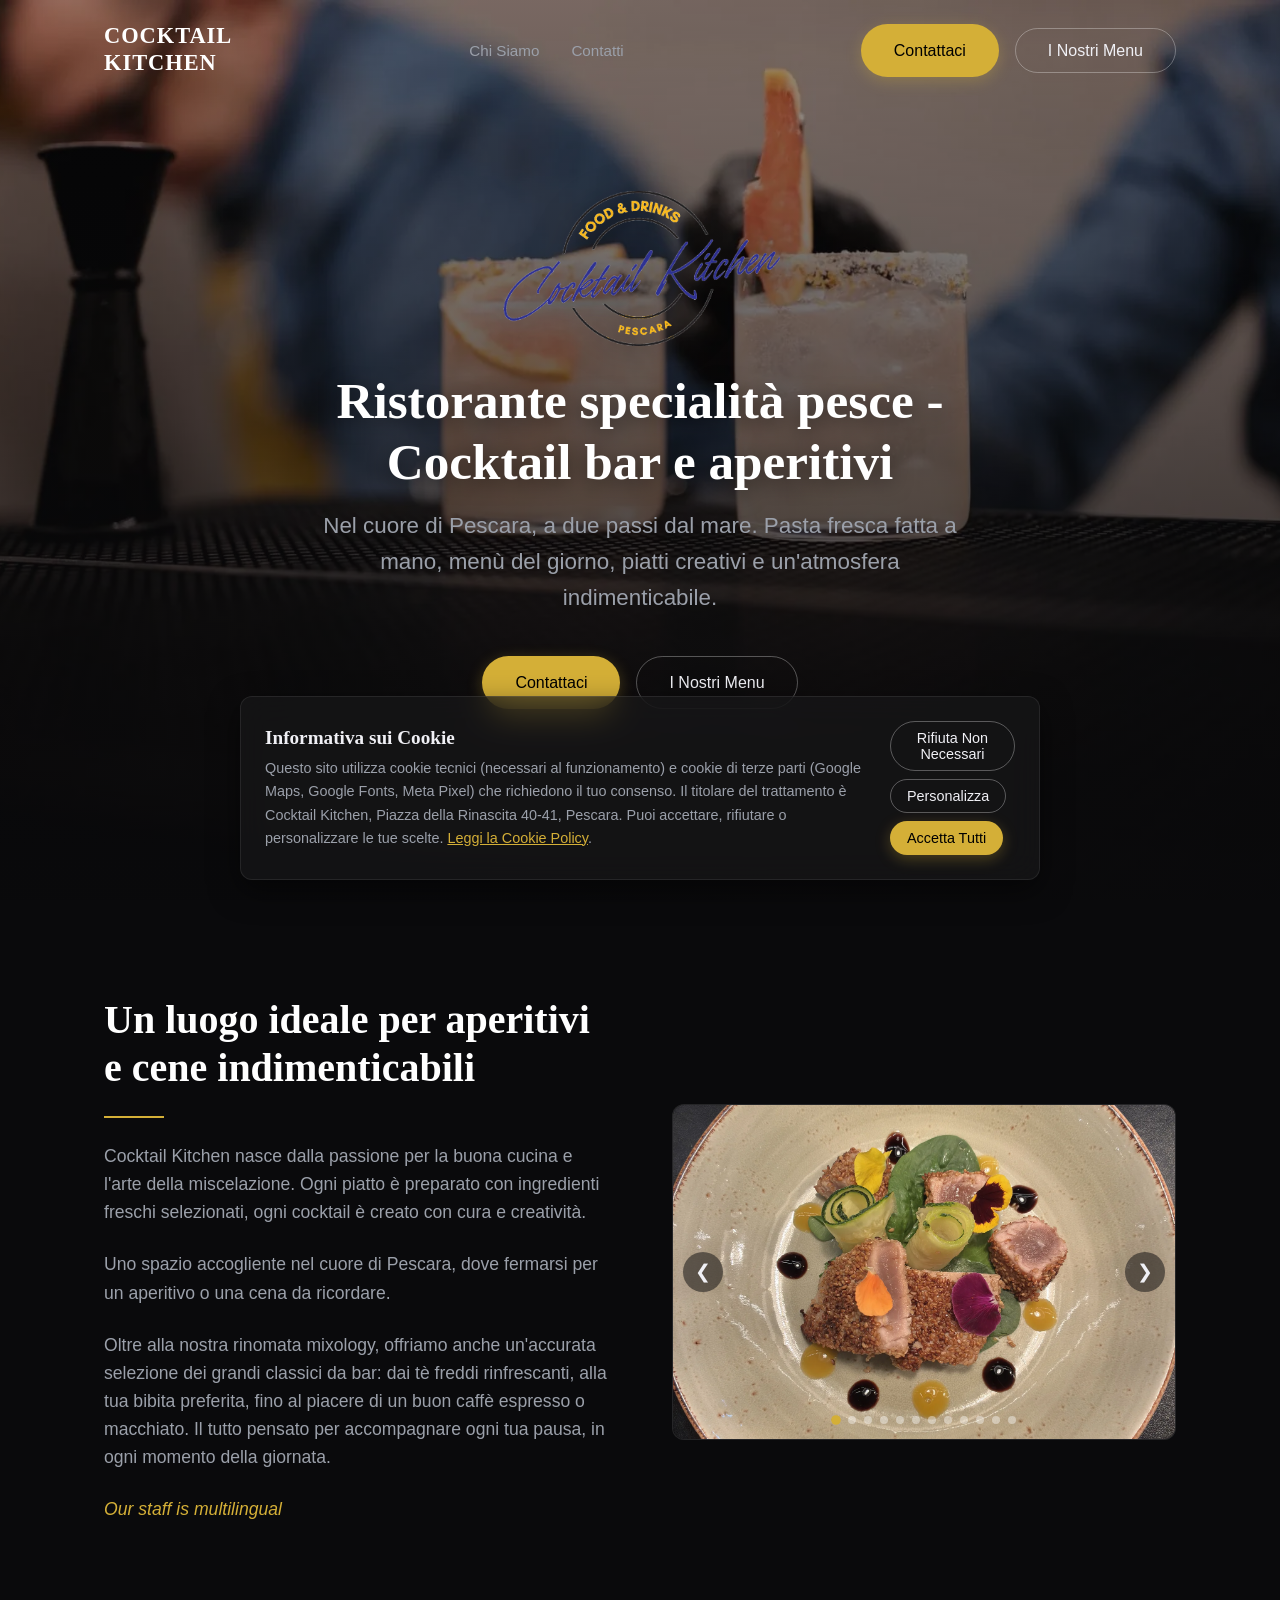
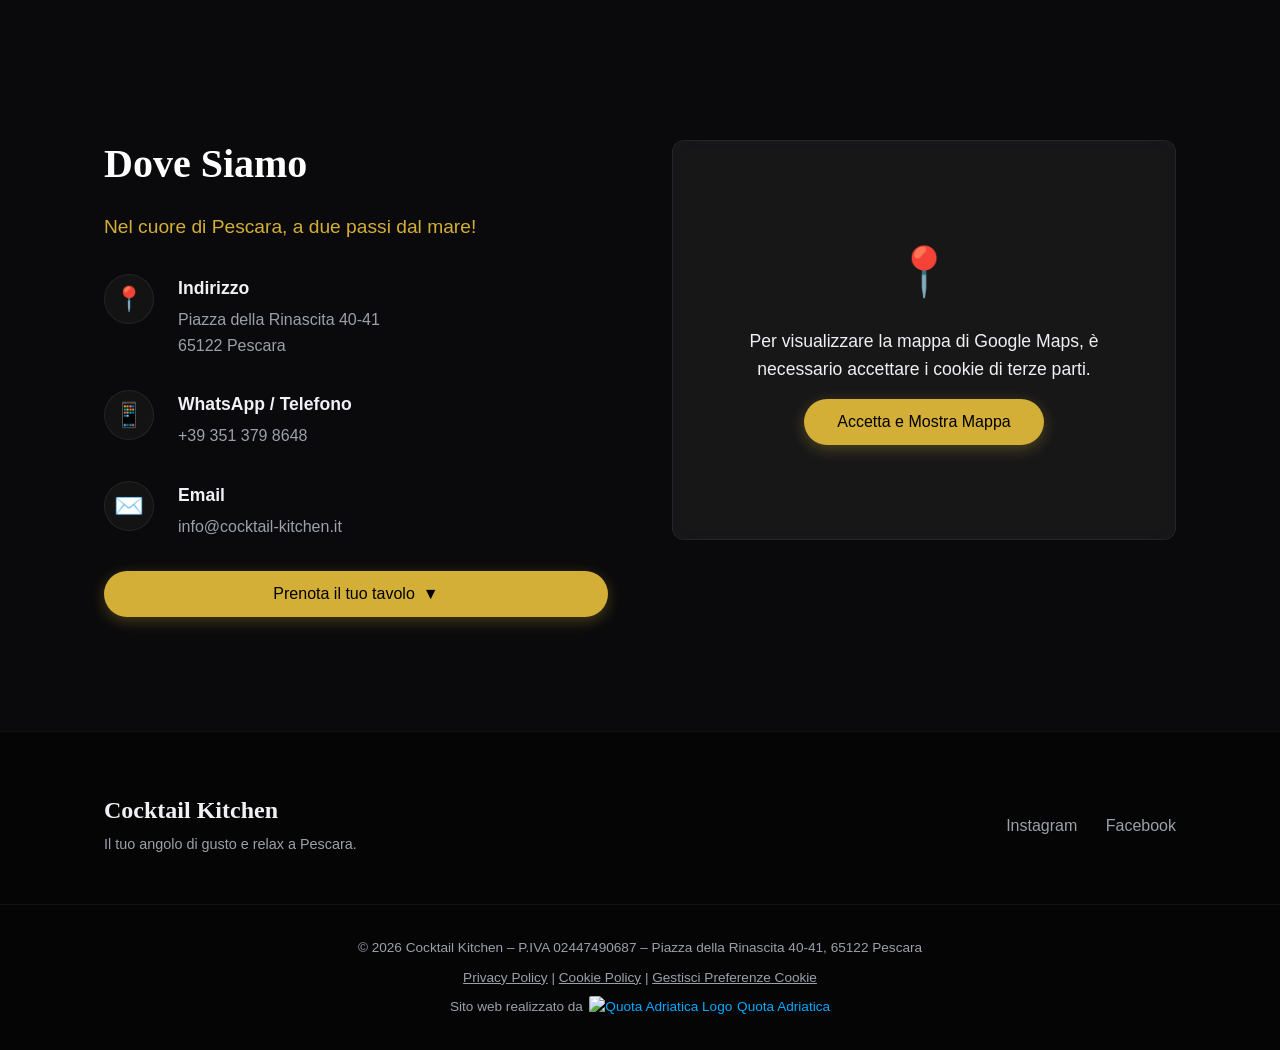
==== index.html @ 1889aa07 "Aggiornato carosello: centrati piatti antipasto e chitarra, aggiunta nuova foto salmone marinato e r" ====
<!DOCTYPE html>
<html lang="it">
<head>
  <meta charset="UTF-8">
  <meta name="viewport" content="width=device-width, initial-scale=1.0">
  <title>Cocktail Kitchen | Bistrot &amp; Cocktail Bar a Pescara</title>
  <meta name="description" content="Cocktail Kitchen ti accoglie in Piazza della Rinascita a Pescara con pasta fresca, piatti creativi e una carta cocktail che sorprende ad ogni sorso.">
  <!-- Google Fonts caricati solo dopo consenso (GDPR) - vedi main.js -->
  <link rel="preconnect" href="https://fonts.googleapis.com" id="gfonts-preconnect" disabled>
  <link rel="preconnect" href="https://fonts.gstatic.com" crossorigin id="gfonts-preconnect2" disabled>
  <link rel="stylesheet" href="index.css">
  <link rel="icon" type="image/webp" href="assets/images/favicon.webp">
  <!-- Meta Pixel Code (Consent Mode: revoke by default, grant on user consent) -->
  <script>
    !function(f,b,e,v,n,t,s){if(f.fbq)return;n=f.fbq=function(){n.callMethod?
    n.callMethod.apply(n,arguments):n.queue.push(arguments)};if(!f._fbq)f._fbq=n;
    n.push=n;n.loaded=!0;n.version='2.0';n.queue=[];t=b.createElement(e);t.async=!0;
    t.src=v;s=b.getElementsByTagName(e)[0];s.parentNode.insertBefore(t,s)}
    (window,document,'script','https://connect.facebook.net/en_US/fbevents.js');
    fbq('consent', 'revoke');
    fbq('init', '2414826089047864');
    fbq('track', 'PageView');
  </script>
  <noscript><img height="1" width="1" style="display:none" src="https://www.facebook.com/tr?id=2414826089047864&ev=PageView&noscript=1"/></noscript>
  <!-- End Meta Pixel Code -->
</head>
<body>

  <!-- Navigation -->
  <nav id="navbar" class="glass-nav">
    <div class="nav-container">
      <a href="#" class="logo">
        <span class="logo-text">Cocktail<br>Kitchen</span>
      </a>
      <ul class="nav-links">
        <li><a href="#about">Chi Siamo</a></li>
        <li><a href="#contact">Contatti</a></li>
      </ul>
      <div id="nav-action-btns" class="nav-btn">
        <a href="#contact" class="btn-primary">Contattaci</a>
        <button id="nav-download-menu-btn" class="btn-secondary">I Nostri Menu</button>
      </div>
    </div>
  </nav>

  <!-- Hero Section -->
  <header class="hero" id="home">
    <div class="hero-overlay"></div>
    <div class="hero-content">
      <img src="assets/images/Cocktailkitchenlogo.webp" alt="Cocktail Kitchen Logo" class="hero-logo" width="1500" height="829" decoding="async">
      <h1 class="hero-title">Ristorante specialità pesce - Cocktail bar e aperitivi</h1>
      <p class="hero-subtitle">Nel cuore di Pescara, a due passi dal mare. Pasta fresca fatta a mano, menù del giorno, piatti creativi e un'atmosfera indimenticabile.</p>
      <div class="hero-cta">
        <a href="#contact" class="btn-primary">Contattaci</a>
        <button id="hero-download-menu-btn" class="btn-secondary">I Nostri Menu</button>
      </div>
    </div>
  </header>

  <!-- About Section -->
  <section class="section about" id="about">
    <div class="container about-grid">
      <div class="about-text">
        <h2 class="section-title">Un luogo ideale per aperitivi e cene indimenticabili</h2>
        <div class="separator"></div>
        <p>Cocktail Kitchen nasce dalla passione per la buona cucina e l'arte della miscelazione. Ogni piatto è preparato con ingredienti freschi selezionati, ogni cocktail è creato con cura e creatività.</p>
        <p>Uno spazio accogliente nel cuore di Pescara, dove fermarsi per un aperitivo o una cena da ricordare.</p>
        <p>Oltre alla nostra rinomata mixology, offriamo anche un'accurata selezione dei grandi classici da bar: dai tè freddi rinfrescanti, alla tua bibita preferita, fino al piacere di un buon caffè espresso o macchiato. Il tutto pensato per accompagnare ogni tua pausa, in ogni momento della giornata.</p>
        <p class="multilingual"><em>Our staff is multilingual</em></p>
      </div>
      <div class="about-image">
        <div class="carousel-wrapper glass-card">
          <div class="carousel-container" id="about-carousel">
            <div class="carousel-track">
              <img src="assets/images/carosello/tataki-di-tonno-al-sesamo.webp" alt="Tataki di tonno in crosta di sesamo con salse gourmet">
              <img src="assets/images/carosello/tagliolini-agli-scampi.webp" alt="Tagliolini freschi agli scampi e crostacei">
              <img src="assets/images/carosello/antipasto-imperiale-di-mare.webp" alt="Antipasto imperiale di frutti di mare con scampi e fiori eduli">
              <img src="assets/images/carosello/chitarra-allo-scampo.webp" alt="Spaghetti alla chitarra allo scampo reale">
              <img src="assets/images/carosello/salmone-marinato-con-lime.webp" alt="Salmone marinato con lime e fiori eduli">
              <img src="assets/images/carosello/carbonara-di-mare.webp" alt="Pasta alla carbonara di mare con guanciale croccante">
              <img src="assets/images/carosello/tagliata-di-manzo.webp" alt="Tagliata di manzo con rucola, pomodorini e scaglie di grana">
              <img src="assets/images/carosello/carpaccio-di-salmone.webp" alt="Carpaccio e rose di salmone fresco con lime">
              <img src="assets/images/carosello/sala-interna-ristorante.webp" alt="Sala interna elegante di Cocktail Kitchen">
              <img src="assets/images/carosello/dehor-esterno-tavoli.webp" alt="Dehor esterno accogliente a Pescara">
              <img src="assets/images/carosello/cocktail-bar-bitters.webp" alt="Cocktail bar e dettagli mixology">
              <img src="assets/images/carosello/tagliere-degustazione.webp" alt="Tagliere degustazione aperitivo">
            </div>
          </div>
          <button class="carousel-btn prev" id="carousel-prev" aria-label="Previous image">&#10094;</button>
          <button class="carousel-btn next" id="carousel-next" aria-label="Next image">&#10095;</button>
          <div class="carousel-indicators" id="carousel-indicators"></div>
        </div>
      </div>
    </div>
  </section>

  <!-- Contact & Location -->
  <section class="section contact" id="contact">
    <div class="container contact-grid">
      <div class="contact-info">
        <h2 class="section-title">Dove Siamo</h2>
        <p class="contact-subtitle">Nel cuore di Pescara, a due passi dal mare!</p>
        
        <div class="info-items">
          <div class="info-item">
            <div class="icon">📍</div>
            <div class="text">
              <strong>Indirizzo</strong>
              <p>Piazza della Rinascita 40-41<br>65122 Pescara</p>
            </div>
          </div>
          
          <div class="info-item">
            <div class="icon">📱</div>
            <div class="text">
              <strong>WhatsApp / Telefono</strong>
              <p><a href="tel:+393513798648">+39 351 379 8648</a></p>
            </div>
          </div>

          <div class="info-item">
            <div class="icon">✉️</div>
            <div class="text">
              <strong>Email</strong>
              <p><a href="mailto:info@cocktail-kitchen.it">info@cocktail-kitchen.it</a></p>
            </div>
          </div>
        </div>

        <div class="booking-section" style="margin-top: 2rem;">
          <button id="booking-toggle" class="btn-primary" style="width: 100%; display: flex; justify-content: center; align-items: center; gap: 0.5rem;">
            Prenota il tuo tavolo <span class="toggle-icon">▼</span>
          </button>
          
          <div id="booking-dropdown" class="booking-dropdown">
            <form id="booking-form" class="booking-form">
              <div class="form-group">
                <label for="book-name">Nome</label>
                <input type="text" id="book-name" required placeholder="Es. Mario Rossi">
              </div>
              <div class="form-group">
                <label for="book-day">Giorno</label>
                <select id="book-day" required>
                  <option value="" disabled selected>Scegli il giorno</option>
                  <option value="Mercoledì">Mercoledì</option>
                  <option value="Giovedì">Giovedì</option>
                  <option value="Venerdì">Venerdì</option>
                  <option value="Sabato">Sabato</option>
                  <option value="Domenica">Domenica</option>
                </select>
              </div>
              <div class="form-row-booking">
                <div class="form-group">
                  <label for="book-people">N° Persone</label>
                  <select id="book-people" required>
                    <option value="" disabled selected>Scegli</option>
                    <option value="1">1 Persona</option>
                    <option value="2">2 Persone</option>
                    <option value="3">3 Persone</option>
                    <option value="4">4 Persone</option>
                    <option value="5">5 Persone</option>
                    <option value="6">6 Persone</option>
                    <option value="7">7 Persone</option>
                    <option value="8">8 Persone</option>
                    <option value="9">9 Persone</option>
                    <option value="10">10 Persone</option>
                    <option value="11">11 Persone</option>
                    <option value="12">12 Persone</option>
                    <option value="13">13 Persone</option>
                    <option value="14">14 Persone</option>
                    <option value="15">15 Persone</option>
                    <option value="16">16 Persone</option>
                    <option value="17">17 Persone</option>
                    <option value="18">18 Persone</option>
                    <option value="19">19 Persone</option>
                    <option value="20">20 Persone</option>
                  </select>
                </div>
                <div class="form-group">
                  <label for="book-time">Orario</label>
                  <select id="book-time" required>
                    <option value="" disabled selected>Scegli</option>
                    <optgroup label="Cena">
                      <option value="18:00">18:00</option>
                      <option value="18:30">18:30</option>
                      <option value="19:00">19:00</option>
                      <option value="19:30">19:30</option>
                      <option value="20:00">20:00</option>
                      <option value="20:30">20:30</option>
                      <option value="21:00">21:00</option>
                      <option value="21:30">21:30</option>
                      <option value="22:00">22:00</option>
                      <option value="22:30">22:30</option>
                      <option value="23:00">23:00</option>
                    </optgroup>
                  </select>
                </div>
              </div>
              <div class="form-group">
                <label for="book-requests">Richieste Speciali</label>
                <input type="text" id="book-requests" placeholder="celiachia, intolleranza al lattosio, ecc...">
              </div>
              <button type="submit" class="btn-whatsapp">
                Invia su WhatsApp <span style="font-size: 1.2rem;">📱</span>
              </button>
            </form>
          </div>
        </div>
      </div>

      <div class="contact-map">
        <!-- Placeholder for Map to avoid iframes loading issues, but we can put the actual iframe -->
        <div class="map-container glass-card" id="map-container-wrapper">
          <div id="map-placeholder" class="map-placeholder">
            <div class="icon">📍</div>
            <p>Per visualizzare la mappa di Google Maps, è necessario accettare i cookie di terze parti.</p>
            <button id="btn-accept-map" class="btn-primary" style="margin-top: 1rem;">Accetta e Mostra Mappa</button>
          </div>
          <iframe 
            id="google-maps-iframe"
            data-src="https://www.google.com/maps/embed?pb=!1m18!1m12!1m3!1d8000!2d14.210680962069853!3d42.47358490278216!2m3!1f0!2f0!3f0!3m2!1i1024!2i768!4f13.1!3m3!1m2!1s0x1331a666762a1491%3A0xe60ca2a94230cdab!2sPiazza%20della%20Rinascita%2C%2040%2F41%2C%2065129%20Pescara%20PE!5e1!3m2!1sit!2sit!4v1774300105090!5m2!1sit!2sit" 
            width="100%" 
            height="100%" 
            style="border:0;" 
            allowfullscreen="" 
            loading="lazy" 
            referrerpolicy="no-referrer-when-downgrade">
          </iframe>
        </div>
      </div>
    </div>
  </section>

  <!-- Footer -->
  <footer class="footer">
    <div class="container footer-content">
      <div class="footer-brand">
        <h2>Cocktail Kitchen</h2>
        <p>Il tuo angolo di gusto e relax a Pescara.</p>
      </div>
      <div class="footer-social">
        <a href="https://www.instagram.com/cocktail_kitchen_pescara?utm_source=ig_web_button_share_sheet&amp;igsh=ZDNlZDc0MzIxNw==" target="_blank" rel="noopener noreferrer" aria-label="Instagram">Instagram</a>
        <a href="https://www.facebook.com/p/Cocktail-Kitchen-Pescara-61575400450230/" target="_blank" rel="noopener noreferrer" aria-label="Facebook">Facebook</a>
      </div>
    </div>
    <div class="footer-bottom">
      <p>&copy; 2026 Cocktail Kitchen – P.IVA 02447490687 – Piazza della Rinascita 40-41, 65122 Pescara</p>
      <p style="margin-top: 0.5rem;"><a href="privacy-policy.html" style="text-decoration: underline;">Privacy Policy</a> | <a href="cookie-policy.html" style="text-decoration: underline;">Cookie Policy</a> | <a href="#" id="open-cookie-settings" style="text-decoration: underline;">Gestisci Preferenze Cookie</a></p>
      <p style="margin-top: 0.5rem; font-size: 0.85rem; color: var(--text-muted); display: flex; align-items: center; justify-content: center; gap: 0.4rem;">
        Sito web realizzato da 
        <a href="https://quotaadriatica.com" target="_blank" rel="noopener noreferrer" style="color: #00aaff; text-decoration: none; display: flex; align-items: center; gap: 0.3rem;">
          <img src="https://www.google.com/s2/favicons?domain=quotaadriatica.com&sz=64" alt="Quota Adriatica Logo" style="height: 1.6em; width: auto; vertical-align: middle; border-radius: 2px;">
          Quota Adriatica
        </a>
      </p>
    </div>
  </footer>

  <!-- Download Menu Modal -->
  <div id="download-modal" class="modal-overlay">
    <div class="modal-content glass-card">
      <span class="close-modal" id="close-modal">&times;</span>
      <h2 style="margin-bottom: 0.5rem;">I nostri Menu</h2>
      <p style="color: var(--text-muted); margin-bottom: 1.5rem;">Scegli il menu che desideri visualizzare:</p>
      <div class="menu-accordion-container">
        <div class="menu-accordion-item">
          <button class="btn-secondary full-width menu-accordion-btn">Menu alla Carta <span class="toggle-icon">▼</span></button>
          <div class="menu-accordion-content">
            <img src="assets/images/menu-alla-carta.webp" alt="Menu alla Carta" class="menu-preview-img" loading="lazy">
          </div>
        </div>
        <div class="menu-accordion-item">
          <button class="btn-secondary full-width menu-accordion-btn">Menu Fisso <span class="toggle-icon">▼</span></button>
          <div class="menu-accordion-content">
            <img src="assets/images/menu-fisso.webp" alt="Menu Fisso" class="menu-preview-img" loading="lazy">
          </div>
        </div>
        <div class="menu-accordion-item">
          <button class="btn-secondary full-width menu-accordion-btn">Aperitivo di Mare <span class="toggle-icon">▼</span></button>
          <div class="menu-accordion-content">
            <img src="assets/images/aperitivo-di-mare.webp" alt="Aperitivo di Mare" class="menu-preview-img" loading="lazy">
          </div>
        </div>
        <div class="menu-accordion-item">
          <button class="btn-secondary full-width menu-accordion-btn">Aperitivo di Terra <span class="toggle-icon">▼</span></button>
          <div class="menu-accordion-content">
            <img src="assets/images/aperitivo-di-terra.webp" alt="Aperitivo di Terra" class="menu-preview-img" loading="lazy">
          </div>
        </div>
        <div class="menu-accordion-item">
          <button class="btn-secondary full-width menu-accordion-btn">Menù Cocktails <span class="toggle-icon">▼</span></button>
          <div class="menu-accordion-content">
            <img src="assets/images/menu-cocktails-1.webp" alt="Menù Cocktails - Bollicine e Happy Hour" class="menu-preview-img" loading="lazy">
            <img src="assets/images/menu-cocktails-2.webp" alt="Menù Cocktails - Cocktails e Vini" class="menu-preview-img" loading="lazy">
          </div>
        </div>
        <div class="menu-accordion-item">
          <button class="btn-secondary full-width menu-accordion-btn">Menù Dolci <span class="toggle-icon">▼</span></button>
          <div class="menu-accordion-content">
            <img src="assets/images/menu-dolci.webp" alt="Menù Dolci" class="menu-preview-img" loading="lazy">
          </div>
        </div>
      </div>
    </div>
  </div>

  <!-- Cookie Banner (GDPR / Garante Privacy Italiano conforme) -->
  <div id="cookie-banner" class="cookie-banner glass-card" role="dialog" aria-modal="true" aria-labelledby="cookie-banner-title" style="display: none;">
    <div class="cookie-content">
      <h3 id="cookie-banner-title">Informativa sui Cookie</h3>
      <p>Questo sito utilizza cookie tecnici (necessari al funzionamento) e cookie di terze parti (Google Maps, Google Fonts, Meta Pixel) che richiedono il tuo consenso. Il titolare del trattamento è Cocktail Kitchen, Piazza della Rinascita 40-41, Pescara. Puoi accettare, rifiutare o personalizzare le tue scelte. <a href="cookie-policy.html" style="color: var(--accent); text-decoration: underline;">Leggi la Cookie Policy</a>.</p>
    </div>
    <div class="cookie-buttons">
      <button id="cookie-reject-all" class="btn-secondary">Rifiuta Non Necessari</button>
      <button id="cookie-customize" class="btn-secondary">Personalizza</button>
      <button id="cookie-accept-all" class="btn-primary">Accetta Tutti</button>
    </div>
  </div>

  <!-- Cookie Preferences Modal (GDPR conforme) -->
  <div id="cookie-modal" class="modal-overlay" role="dialog" aria-modal="true" aria-labelledby="cookie-modal-title">
    <div class="modal-content glass-card cookie-modal-content">
      <span class="close-modal" id="close-cookie-modal" aria-label="Chiudi">&times;</span>
      <h2 id="cookie-modal-title" style="margin-bottom: 0.5rem;">Gestisci Preferenze Cookie</h2>
      <p style="color: var(--text-muted); margin-bottom: 0.5rem;">Seleziona le categorie di cookie che desideri accettare. Il consenso può essere revocato in qualsiasi momento tramite il link "Gestisci Preferenze Cookie" nel footer.</p>
      <p style="color: var(--text-muted); font-size: 0.8rem; margin-bottom: 1.5rem;">Titolare: Cocktail Kitchen, Piazza della Rinascita 40-41, Pescara. Email: <a href="mailto:info@cocktail-kitchen.it" style="color: var(--accent);">info@cocktail-kitchen.it</a> — <a href="cookie-policy.html" style="color: var(--accent);">Cookie Policy completa</a></p>
      
      <div class="cookie-option">
        <div class="cookie-info">
          <strong>Cookie Tecnici (Sempre Attivi)</strong>
          <p>Strettamente necessari per il funzionamento del sito (es. memorizzazione delle preferenze cookie). Non richiedono consenso ai sensi dell'art. 6 del Provvedimento Garante 2014.</p>
        </div>
        <div class="cookie-toggle">
          <input type="checkbox" id="cookie-tech" checked disabled>
          <label for="cookie-tech" class="toggle-label"></label>
        </div>
      </div>

      <div class="cookie-option">
        <div class="cookie-info">
          <strong>Cookie di Terze Parti (Google Maps, Google Fonts, Meta Pixel)</strong>
          <p>Utilizzati per la mappa interattiva (Google Maps), i font tipografici (Google Fonts) e l'analisi/marketing (Meta Pixel). Possono trasmettere dati (incluso l'indirizzo IP) a Google LLC (USA) e Meta Platforms (Irlanda). Base giuridica: consenso (art. 6.1.a GDPR).</p>
        </div>
        <div class="cookie-toggle">
          <input type="checkbox" id="cookie-third-party">
          <label for="cookie-third-party" class="toggle-label"></label>
        </div>
      </div>

      <div style="margin-top: 1.5rem; display: flex; gap: 1rem; flex-wrap: wrap;">
        <button id="cookie-reject-modal" class="btn-secondary" style="flex: 1;">Rifiuta Non Necessari</button>
        <button id="cookie-save-prefs" class="btn-primary" style="flex: 1;">Salva Preferenze</button>
      </div>
    </div>
  </div>

  <!-- Social Popup -->
  <div id="social-popup" class="social-popup glass-card">
    <button class="close-social-popup" id="close-social-popup" aria-label="Chiudi">&times;</button>
    <p>Seguici sui nostri social!</p>
    <div class="social-popup-icons">
      <a href="https://www.instagram.com/cocktail_kitchen_pescara?utm_source=ig_web_button_share_sheet&amp;igsh=ZDNlZDc0MzIxNw==" target="_blank" rel="noopener noreferrer" aria-label="Instagram">
        <svg width="24" height="24" viewBox="0 0 24 24" fill="none" stroke="currentColor" stroke-width="2" stroke-linecap="round" stroke-linejoin="round"><rect x="2" y="2" width="20" height="20" rx="5" ry="5"></rect><path d="M16 11.37A4 4 0 1 1 12.63 8 4 4 0 0 1 16 11.37z"></path><line x1="17.5" y1="6.5" x2="17.51" y2="6.5"></line></svg>
      </a>
      <a href="https://www.facebook.com/p/Cocktail-Kitchen-Pescara-61575400450230/" target="_blank" rel="noopener noreferrer" aria-label="Facebook">
        <svg width="24" height="24" viewBox="0 0 24 24" fill="none" stroke="currentColor" stroke-width="2" stroke-linecap="round" stroke-linejoin="round"><path d="M18 2h-3a5 5 0 0 0-5 5v3H7v4h3v8h4v-8h3l1-4h-4V7a1 1 0 0 1 1-1h3z"></path></svg>
      </a>
    </div>
  </div>

  <script src="main.js"></script>
</body>
</html>
---- index.css ----
:root {
  /* Color Palette */
  --bg-dark: #0a0a0c;
  --bg-surface: rgba(25, 25, 28, 0.6);
  --text-main: #f0f0f5;
  --text-muted: #9ba0aa;
  --accent: #d4af37; /* Elegant Gold */
  --accent-hover: #f1c40f;
  
  /* Typography */
  --font-body: 'Inter', sans-serif;
  --font-heading: 'Playfair Display', serif;
  
  /* Spacing */
  --spacing-sm: 0.5rem;
  --spacing-md: 1.5rem;
  --spacing-lg: 3rem;
  --spacing-xl: 6rem;
  
  /* Radii & Effects */
  --radius: 12px;
  --glass-blur: blur(16px);
  --glass-border: 1px solid rgba(255, 255, 255, 0.08);
  --transition: all 0.3s cubic-bezier(0.25, 0.8, 0.25, 1);
}

* {
  margin: 0;
  padding: 0;
  box-sizing: border-box;
}

html {
  scroll-behavior: smooth;
}

body {
  font-family: var(--font-body);
  background-color: var(--bg-dark);
  color: var(--text-main);
  line-height: 1.6;
  overflow-x: hidden;
}

h1, h2, h3 {
  font-family: var(--font-heading);
  font-weight: 600;
  line-height: 1.2;
}

a {
  color: inherit;
  text-decoration: none;
  transition: var(--transition);
}

.container {
  max-width: 1200px;
  margin: 0 auto;
  padding: 0 5%;
}

.section {
  padding: var(--spacing-xl) 0;
}

.section-title {
  font-size: 2.5rem;
  margin-bottom: var(--spacing-md);
  color: #fff;
}

.separator {
  width: 60px;
  height: 2px;
  background-color: var(--accent);
  margin-bottom: var(--spacing-md);
}

/* Glassmorphism Utils */
.glass-card {
  background: var(--bg-surface);
  backdrop-filter: var(--glass-blur);
  -webkit-backdrop-filter: var(--glass-blur);
  border: var(--glass-border);
  border-radius: var(--radius);
}

/* Buttons */
.btn-primary, .btn-secondary {
  display: inline-block;
  padding: 0.8rem 2rem;
  border-radius: 30px;
  font-weight: 500;
  font-size: 1rem;
  cursor: pointer;
  transition: var(--transition);
  text-align: center;
  border: 1px solid transparent;
}

.btn-primary {
  background-color: var(--accent);
  color: #000;
  box-shadow: 0 4px 15px rgba(212, 175, 55, 0.3);
}

.btn-primary:hover {
  background-color: var(--accent-hover);
  transform: translateY(-2px);
  box-shadow: 0 6px 20px rgba(241, 196, 15, 0.4);
}

.btn-secondary {
  background-color: transparent;
  color: var(--text-main);
  border-color: rgba(255, 255, 255, 0.3);
}

.btn-secondary:hover {
  border-color: var(--text-main);
  background-color: rgba(255, 255, 255, 0.05);
}

.full-width {
  width: 100%;
}

/* Navbar */
.glass-nav {
  position: fixed;
  top: 0;
  width: 100%;
  z-index: 1000;
  transition: var(--transition);
  background: transparent;
  padding: 1.5rem 0;
}

.glass-nav.scrolled {
  background: rgba(10, 10, 12, 0.85);
  backdrop-filter: blur(12px);
  border-bottom: var(--glass-border);
  padding: 1rem 0;
}

.nav-container {
  max-width: 1200px;
  margin: 0 auto;
  padding: 0 5%;
  display: flex;
  justify-content: space-between;
  align-items: center;
}

.logo-text {
  font-family: var(--font-heading);
  font-size: 1.4rem;
  font-weight: 700;
  line-height: 1.1;
  letter-spacing: 1px;
  text-transform: uppercase;
  color: #fff;
}

.nav-links {
  display: flex;
  gap: 2rem;
  list-style: none;
}

.nav-links a {
  font-size: 0.95rem;
  font-weight: 500;
  color: var(--text-muted);
}

.nav-links a:hover {
  color: var(--accent);
}



/* Hero Section */
.hero {
  position: relative;
  height: 100vh;
  min-height: 600px;
  display: flex;
  align-items: center;
  justify-content: center;
  text-align: center;
  background-image: url('assets/images/hero.webp');
  background-size: cover;
  background-position: center;
  background-attachment: scroll;
}

@media (hover: hover) and (pointer: fine) {
  .hero {
    background-attachment: fixed;
  }
}

.hero-overlay {
  position: absolute;
  top: 0;
  left: 0;
  width: 100%;
  height: 100%;
  background: linear-gradient(to bottom, rgba(10, 10, 12, 0.4) 0%, rgba(10, 10, 12, 0.9) 100%);
}

.hero-content {
  position: relative;
  z-index: 1;
  max-width: 800px;
  padding: 0 5%;
}

.hero-logo {
  max-width: 280px;
  width: 100%;
  height: auto;
  margin: 0 auto 1.5rem auto;
  display: block;
  animation: fadeInUp 1s ease both;
  filter: drop-shadow(0 4px 15px rgba(0, 0, 0, 0.5));
}

.hero-title {
  font-size: clamp(2rem, 4vw, 4rem);
  margin-bottom: 1rem;
  color: #fff;
  text-shadow: 0 4px 20px rgba(0, 0, 0, 0.5);
  animation: fadeInUp 1s ease 0.1s both;
}

.hero-subtitle {
  font-size: clamp(1.1rem, 2vw, 1.4rem);
  color: var(--text-muted);
  margin-bottom: 2.5rem;
  animation: fadeInUp 1s ease 0.2s both;
}

.hero-cta {
  display: flex;
  gap: 1rem;
  justify-content: center;
  animation: fadeInUp 1s ease 0.4s both;
}

/* About Section */
.about {
  background-color: var(--bg-dark);
}

.about-grid {
  display: grid;
  grid-template-columns: 1fr 1fr;
  gap: 4rem;
  align-items: center;
}

.about-text p {
  margin-bottom: 1.5rem;
  color: var(--text-muted);
  font-size: 1.1rem;
}

.about-text .multilingual {
  color: var(--accent);
  font-style: italic;
}

.about-image .image-wrapper {
  padding: 1rem;
  transform: rotate(2deg);
  transition: var(--transition);
}

.about-image .image-wrapper:hover {
  transform: rotate(0deg) scale(1.02);
}

.about-image img {
  width: 100%;
  border-radius: calc(var(--radius) - 4px);
  display: block;
}

/* Contact Section */
.contact-grid {
  display: grid;
  grid-template-columns: 1fr 1fr;
  gap: 4rem;
}

.contact-subtitle {
  color: var(--accent);
  margin-bottom: 2rem;
  font-size: 1.2rem;
}

.info-items {
  display: flex;
  flex-direction: column;
  gap: 2rem;
}

.info-item {
  display: flex;
  gap: 1.5rem;
  align-items: flex-start;
}

.info-item .icon {
  font-size: 1.5rem;
  background: var(--bg-surface);
  width: 50px;
  height: 50px;
  display: flex;
  align-items: center;
  justify-content: center;
  border-radius: 50%;
  border: var(--glass-border);
}

.info-item strong {
  display: block;
  font-size: 1.1rem;
  margin-bottom: 0.3rem;
}

.info-item p {
  color: var(--text-muted);
}

.contact-map .map-container {
  height: 400px;
  padding: 0.5rem;
  overflow: hidden;
}

.contact-map iframe {
  border-radius: calc(var(--radius) - 4px);
}

/* Footer */
.footer {
  background-color: #050506;
  padding: 4rem 0 2rem;
  border-top: 1px solid rgba(255, 255, 255, 0.05);
}

.footer-content {
  display: flex;
  justify-content: space-between;
  align-items: center;
  margin-bottom: 3rem;
}

.footer-brand h2 {
  font-size: 1.5rem;
  margin-bottom: 0.5rem;
}

.footer-brand p {
  color: var(--text-muted);
  font-size: 0.9rem;
}

.footer-social a {
  margin-left: 1.5rem;
  color: var(--text-muted);
}

.footer-social a:hover {
  color: var(--accent);
}

.footer-bottom {
  text-align: center;
  color: var(--text-muted);
  font-size: 0.85rem;
  padding-top: 2rem;
  border-top: 1px solid rgba(255, 255, 255, 0.05);
}

/* Animations */
@keyframes fadeInUp {
  from {
    opacity: 0;
    transform: translateY(20px);
  }
  to {
    opacity: 1;
    transform: translateY(0);
  }
}

/* Responsive */
@media (max-width: 900px) {
  .about-grid, .contact-grid {
    grid-template-columns: 1fr;
    gap: 3rem;
  }
  
  .form-row, .form-row-booking {
    grid-template-columns: 1fr;
  }
}

@media (max-width: 768px) {
  .nav-links {
    display: none !important;
  }
  
  .hero-cta {
    flex-direction: column;
  }
  
  #nav-action-btns {
    gap: 0.5rem;
  }
  
  #nav-action-btns .btn-primary,
  #nav-action-btns .btn-secondary {
    padding: 0.5rem 0.8rem;
    font-size: 0.8rem;
  }
}

/* Booking Dropdown Styles */
.booking-dropdown {
  max-height: 0;
  overflow: hidden;
  opacity: 0;
  transition: all 0.4s ease-in-out;
  margin-top: 1rem;
  background: var(--bg-surface);
  border: var(--glass-border);
  border-radius: var(--radius);
  padding: 0;
  backdrop-filter: var(--glass-blur);
}

.booking-dropdown.open {
  max-height: 800px;
  opacity: 1;
  padding: 1.5rem;
}

.booking-form {
  display: flex;
  flex-direction: column;
  gap: 1rem;
}

.form-group {
  display: flex;
  flex-direction: column;
  gap: 0.5rem;
}

.form-group label {
  font-size: 0.9rem;
  color: var(--text-muted);
}

.form-group input,
.form-group select {
  padding: 0.8rem;
  border-radius: var(--radius);
  border: 1px solid rgba(255, 255, 255, 0.1);
  background: rgba(0, 0, 0, 0.2);
  color: var(--text-main);
  font-family: var(--font-body);
  width: 100%;
}

.form-group select option {
  background-color: var(--bg-dark);
  color: var(--text-main);
}

.form-group input:focus,
.form-group select:focus {
  outline: none;
  border-color: var(--accent);
}

.form-row-booking {
  display: grid;
  grid-template-columns: 1fr 1fr;
  gap: 1rem;
}

.btn-whatsapp {
  background-color: #25D366;
  color: #ffffff;
  padding: 1rem 2rem;
  border-radius: 30px;
  text-decoration: none;
  font-weight: 500;
  transition: var(--transition);
  border: none;
  cursor: pointer;
  display: flex;
  justify-content: center;
  align-items: center;
  gap: 0.5rem;
  font-family: var(--font-body);
  font-size: 1rem;
}

.btn-whatsapp:hover {
  background-color: #1ebe57;
  transform: translateY(-2px);
  box-shadow: 0 10px 20px rgba(37, 211, 102, 0.2);
}

#booking-toggle .toggle-icon {
  transition: transform 0.3s ease;
}

#booking-toggle.open .toggle-icon {
  transform: rotate(180deg);
}

/* Modal Overlay */
.modal-overlay {
  position: fixed;
  top: 0;
  left: 0;
  width: 100%;
  height: 100%;
  background: rgba(0, 0, 0, 0.7);
  backdrop-filter: blur(5px);
  z-index: 2000;
  display: flex;
  justify-content: center;
  align-items: center;
  opacity: 0;
  visibility: hidden;
  transition: var(--transition);
}

.modal-overlay.active {
  opacity: 1;
  visibility: visible;
}

.modal-content {
  position: relative;
  width: 90%;
  max-width: 450px;
  padding: 2.5rem 2rem;
  text-align: center;
  transform: translateY(20px);
  transition: var(--transition);
}

.modal-overlay.active .modal-content {
  transform: translateY(0);
}

.close-modal {
  position: absolute;
  top: 15px;
  right: 20px;
  font-size: 2rem;
  line-height: 1;
  color: var(--text-muted);
  cursor: pointer;
  transition: var(--transition);
}

.close-modal:hover {
  color: #fff;
}

.menu-accordion-container {
  display: flex;
  flex-direction: column;
  gap: 1rem;
  max-height: 70vh;
  overflow-y: auto;
  padding-right: 0.5rem;
}

/* Custom Scrollbar for Accordion */
.menu-accordion-container::-webkit-scrollbar {
  width: 6px;
}
.menu-accordion-container::-webkit-scrollbar-track {
  background: rgba(255, 255, 255, 0.05);
  border-radius: 10px;
}
.menu-accordion-container::-webkit-scrollbar-thumb {
  background: rgba(255, 255, 255, 0.2);
  border-radius: 10px;
}
.menu-accordion-container::-webkit-scrollbar-thumb:hover {
  background: var(--accent);
}

.menu-accordion-item {
  display: flex;
  flex-direction: column;
}

.menu-accordion-btn {
  display: flex;
  justify-content: space-between;
  align-items: center;
  text-align: left;
}

.menu-accordion-btn .toggle-icon {
  transition: transform 0.3s ease;
}

.menu-accordion-btn.open .toggle-icon {
  transform: rotate(180deg);
}

.menu-accordion-content {
  max-height: 0;
  overflow: hidden;
  opacity: 0;
  transition: all 0.4s ease-in-out;
  margin-top: 0;
}

.menu-accordion-content.open {
  max-height: 3000px;
  opacity: 1;
  margin-top: 1rem;
}

.menu-preview-img {
  width: 100%;
  height: auto;
  border-radius: var(--radius);
  border: var(--glass-border);
  display: block;
}

.menu-accordion-content img + img {
  margin-top: 1rem;
}

/* Navbar Action Buttons Visibility */
#nav-action-btns {
  display: flex;
  gap: 1rem;
  align-items: center;
  opacity: 0;
  visibility: hidden;
  pointer-events: none;
  transition: opacity 0.3s ease, visibility 0.3s ease;
}

#nav-action-btns.visible {
  opacity: 1;
  visibility: visible;
  pointer-events: auto;
}

/* Carousel Styles */
.carousel-wrapper {
  position: relative;
  width: 100%;
  overflow: hidden;
  border-radius: var(--radius);
  display: flex;
  align-items: center;
  justify-content: center;
}

.carousel-container {
  width: 100%;
  height: 100%;
  position: relative;
}

.carousel-track {
  display: flex;
  width: 100%;
  transition: transform 0.5s ease-in-out;
  align-items: flex-start;
}

.carousel-track img {
  width: 100%;
  height: auto;
  object-fit: contain;
  flex-shrink: 0;
  display: block;
}

.carousel-btn {
  position: absolute;
  top: 50%;
  transform: translateY(-50%);
  background: rgba(10, 10, 12, 0.5);
  color: var(--text-main);
  border: none;
  width: 40px;
  height: 40px;
  border-radius: 50%;
  display: flex;
  align-items: center;
  justify-content: center;
  cursor: pointer;
  font-size: 1.2rem;
  z-index: 10;
  transition: var(--transition);
  backdrop-filter: var(--glass-blur);
  -webkit-backdrop-filter: var(--glass-blur);
}

.carousel-btn:hover {
  background: var(--accent);
  color: var(--bg-dark);
}

.carousel-btn.prev {
  left: 10px;
}

.carousel-btn.next {
  right: 10px;
}

.carousel-indicators {
  position: absolute;
  bottom: 15px;
  left: 50%;
  transform: translateX(-50%);
  display: flex;
  gap: 8px;
  z-index: 10;
  max-width: 90%;
  flex-wrap: wrap;
  justify-content: center;
}

.carousel-indicator {
  width: 8px;
  height: 8px;
  border-radius: 50%;
  background: rgba(255, 255, 255, 0.4);
  cursor: pointer;
  transition: var(--transition);
}

.carousel-indicator.active {
  background: var(--accent);
  transform: scale(1.2);
}

/* Cookie Banner */
.cookie-banner {
  position: fixed;
  bottom: 20px;
  left: 50%;
  transform: translateX(-50%);
  width: 90%;
  max-width: 800px;
  padding: 1.5rem;
  z-index: 9999;
  display: flex;
  flex-direction: column;
  gap: 1rem;
  box-shadow: 0 10px 30px rgba(0,0,0,0.5);
}

@media (min-width: 768px) {
  .cookie-banner {
    flex-direction: row;
    align-items: center;
    justify-content: space-between;
  }
}

.cookie-content h3 {
  font-size: 1.2rem;
  margin-bottom: 0.5rem;
}

.cookie-content p {
  font-size: 0.9rem;
  color: var(--text-muted);
}

.cookie-buttons {
  display: flex;
  flex-wrap: wrap;
  gap: 0.5rem;
  align-items: center;
}

.cookie-buttons button {
  padding: 0.5rem 1rem;
  font-size: 0.9rem;
}

/* Cookie Preferences */
.cookie-modal-content {
  text-align: left;
}

.cookie-option {
  display: flex;
  justify-content: space-between;
  align-items: center;
  padding: 1rem 0;
  border-bottom: 1px solid rgba(255, 255, 255, 0.1);
}

.cookie-option:last-of-type {
  border-bottom: none;
}

.cookie-info {
  flex: 1;
  padding-right: 1rem;
}

.cookie-info p {
  font-size: 0.85rem;
  color: var(--text-muted);
  margin-top: 0.3rem;
}

/* Toggles */
.cookie-toggle input[type="checkbox"] {
  display: none;
}

.cookie-toggle .toggle-label {
  display: block;
  width: 50px;
  height: 26px;
  background-color: rgba(255, 255, 255, 0.2);
  border-radius: 13px;
  position: relative;
  cursor: pointer;
  transition: var(--transition);
}

.cookie-toggle input:checked + .toggle-label {
  background-color: var(--accent);
}

.cookie-toggle input:disabled + .toggle-label {
  opacity: 0.5;
  cursor: not-allowed;
}

.cookie-toggle .toggle-label::after {
  content: '';
  position: absolute;
  top: 3px;
  left: 3px;
  width: 20px;
  height: 20px;
  background-color: #fff;
  border-radius: 50%;
  transition: var(--transition);
}

.cookie-toggle input:checked + .toggle-label::after {
  transform: translateX(24px);
}

/* Map Placeholder */
.map-container {
  position: relative;
}

.map-placeholder {
  position: absolute;
  top: 0;
  left: 0;
  width: 100%;
  height: 100%;
  display: flex;
  flex-direction: column;
  justify-content: center;
  align-items: center;
  text-align: center;
  background: var(--bg-surface);
  backdrop-filter: blur(8px);
  z-index: 2;
  padding: 2rem;
  border-radius: calc(var(--radius) - 4px);
}

.map-placeholder .icon {
  font-size: 3rem;
  margin-bottom: 1rem;
}

.map-placeholder p {
  font-size: 1.1rem;
}

#google-maps-iframe {
  position: relative;
  z-index: 1;
  opacity: 0;
  transition: opacity 0.5s ease;
}

#google-maps-iframe.loaded {
  opacity: 1;
}

.map-placeholder.hidden {
  display: none;
}

/* Social Popup */
.social-popup {
  position: fixed;
  bottom: 2rem;
  right: -100%;
  max-width: 300px;
  padding: 1rem 1.5rem;
  display: flex;
  flex-direction: column;
  align-items: center;
  gap: 0.75rem;
  z-index: 1000;
  transition: right 0.6s cubic-bezier(0.16, 1, 0.3, 1);
  box-shadow: 0 10px 30px rgba(0, 0, 0, 0.3);
  border-radius: var(--radius);
  background: var(--card-bg);
  backdrop-filter: blur(10px);
  border: 1px solid rgba(255, 255, 255, 0.1);
}

.social-popup.show {
  right: 2rem;
}

@media (max-width: 768px) {
  .social-popup {
    bottom: 1rem;
    padding: 0.75rem 1rem;
  }
  .social-popup.show {
    right: 1rem;
  }
}

.social-popup p {
  font-weight: 600;
  margin: 0;
  font-size: 0.95rem;
  text-align: center;
  color: var(--text);
  padding-right: 1rem; /* Space for close button */
}

.social-popup-icons {
  display: flex;
  gap: 1.25rem;
  margin-top: 0.25rem;
}

.social-popup-icons a {
  color: var(--text);
  transition: color var(--transition), transform 0.2s ease;
  display: flex;
  align-items: center;
  justify-content: center;
}

.social-popup-icons a:hover {
  color: var(--accent);
  transform: scale(1.1);
}

.close-social-popup {
  position: absolute;
  top: 0.25rem;
  right: 0.5rem;
  background: transparent;
  border: none;
  color: var(--text-muted);
  font-size: 1.25rem;
  cursor: pointer;
  transition: color var(--transition);
  padding: 0.25rem;
  display: flex;
  align-items: center;
  justify-content: center;
}

.close-social-popup:hover {
  color: var(--accent);
}
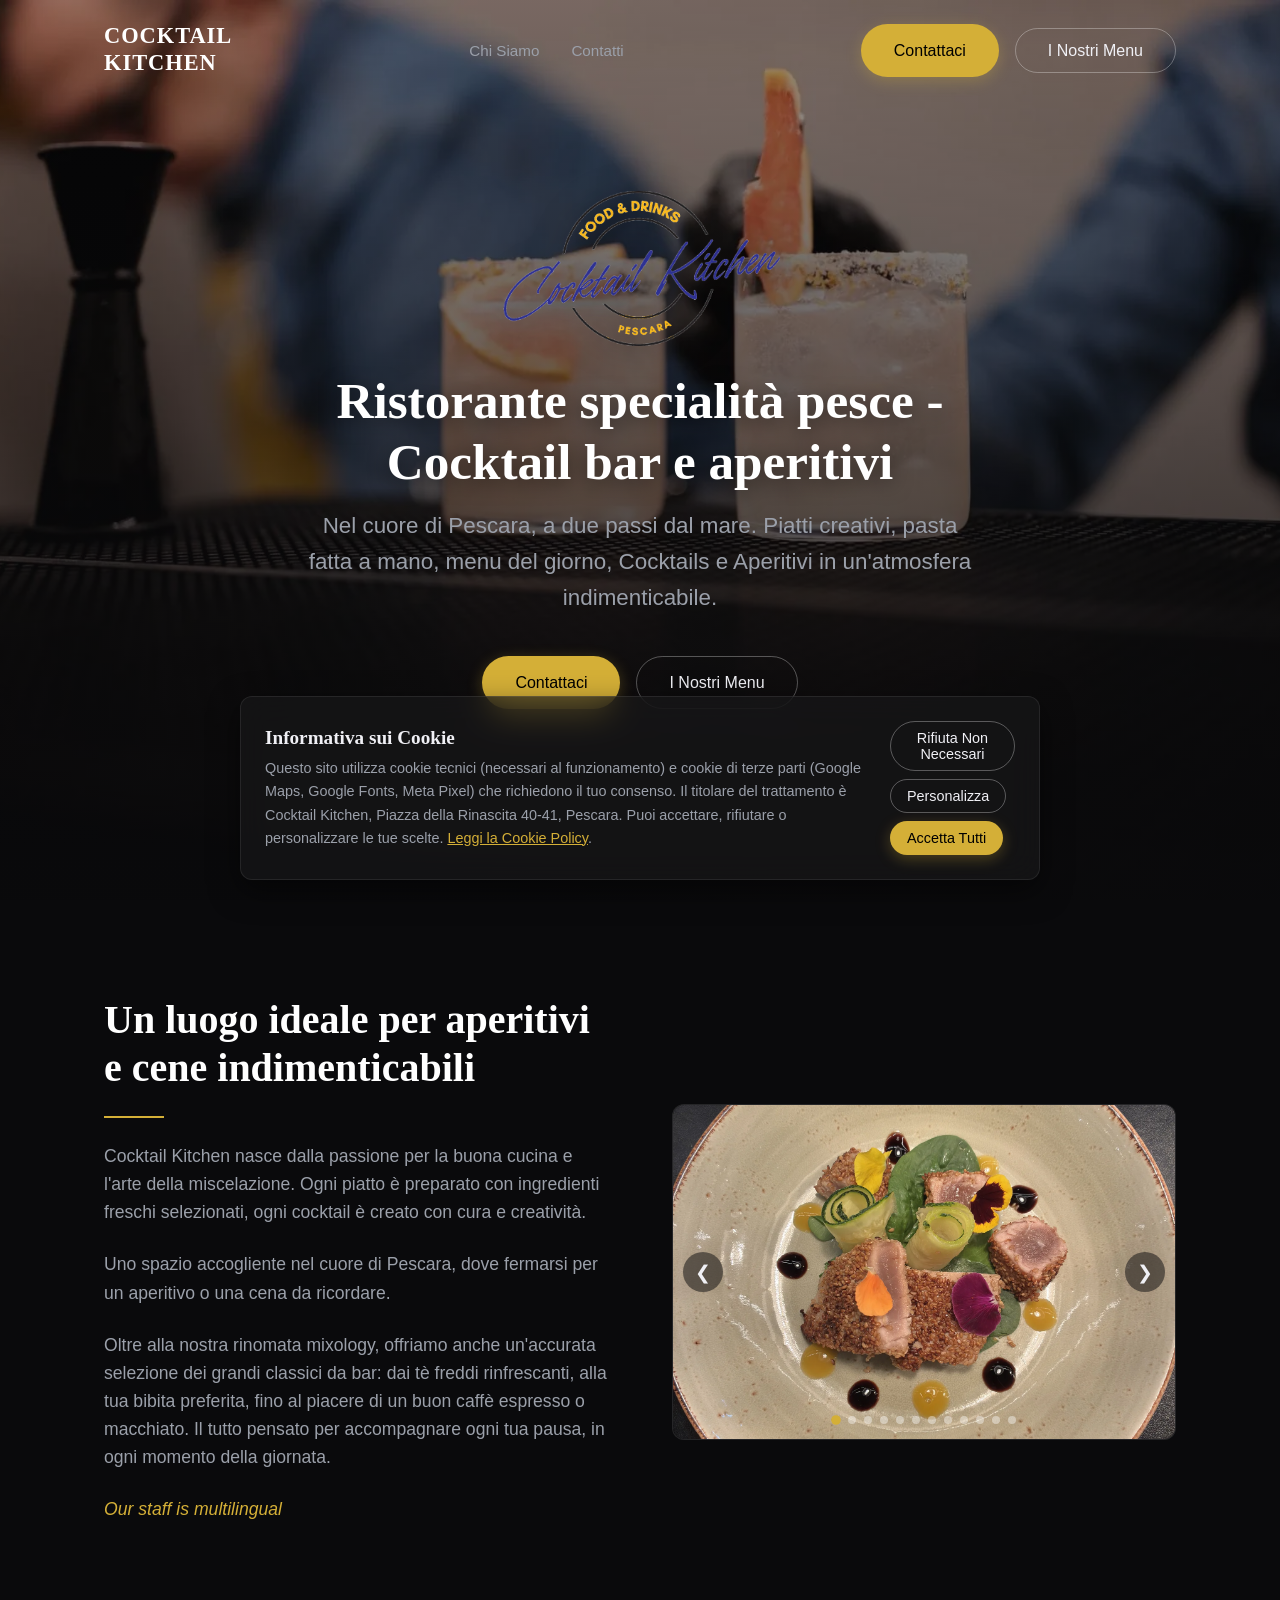
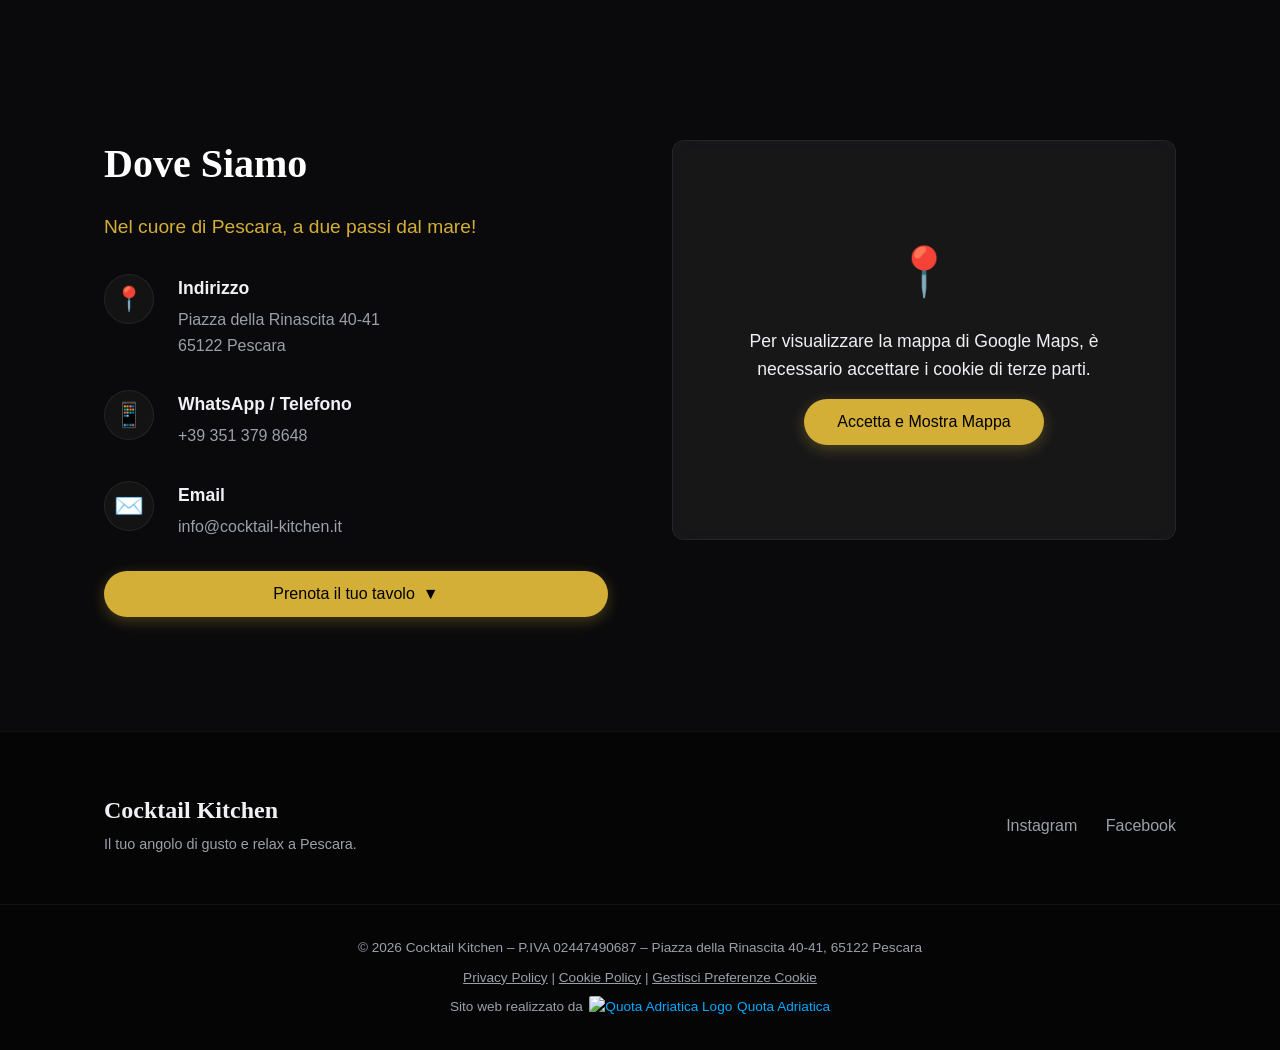
==== commit 172a6514: "Aggiornato testo hero subtitle e rinominato Menù Cocktails in Menù Cocktails and Drinks" ====
--- a/index.html
+++ b/index.html
@@ -49,7 +49,7 @@
     <div class="hero-content">
       <img src="assets/images/Cocktailkitchenlogo.webp" alt="Cocktail Kitchen Logo" class="hero-logo" width="1500" height="829" decoding="async">
       <h1 class="hero-title">Ristorante specialità pesce - Cocktail bar e aperitivi</h1>
-      <p class="hero-subtitle">Nel cuore di Pescara, a due passi dal mare. Pasta fresca fatta a mano, menù del giorno, piatti creativi e un'atmosfera indimenticabile.</p>
+      <p class="hero-subtitle">Nel cuore di Pescara, a due passi dal mare. Piatti creativi, pasta fatta a mano, menu del giorno, Cocktails e Aperitivi in un'atmosfera indimenticabile.</p>
       <div class="hero-cta">
         <a href="#contact" class="btn-primary">Contattaci</a>
         <button id="hero-download-menu-btn" class="btn-secondary">I Nostri Menu</button>
@@ -288,10 +288,10 @@
           </div>
         </div>
         <div class="menu-accordion-item">
-          <button class="btn-secondary full-width menu-accordion-btn">Menù Cocktails <span class="toggle-icon">▼</span></button>
-          <div class="menu-accordion-content">
-            <img src="assets/images/menu-cocktails-1.webp" alt="Menù Cocktails - Bollicine e Happy Hour" class="menu-preview-img" loading="lazy">
-            <img src="assets/images/menu-cocktails-2.webp" alt="Menù Cocktails - Cocktails e Vini" class="menu-preview-img" loading="lazy">
+          <button class="btn-secondary full-width menu-accordion-btn">Menù Cocktails and Drinks <span class="toggle-icon">▼</span></button>
+          <div class="menu-accordion-content">
+            <img src="assets/images/menu-cocktails-1.webp" alt="Menù Cocktails and Drinks - Bollicine e Happy Hour" class="menu-preview-img" loading="lazy">
+            <img src="assets/images/menu-cocktails-2.webp" alt="Menù Cocktails and Drinks - Cocktails e Vini" class="menu-preview-img" loading="lazy">
           </div>
         </div>
         <div class="menu-accordion-item">
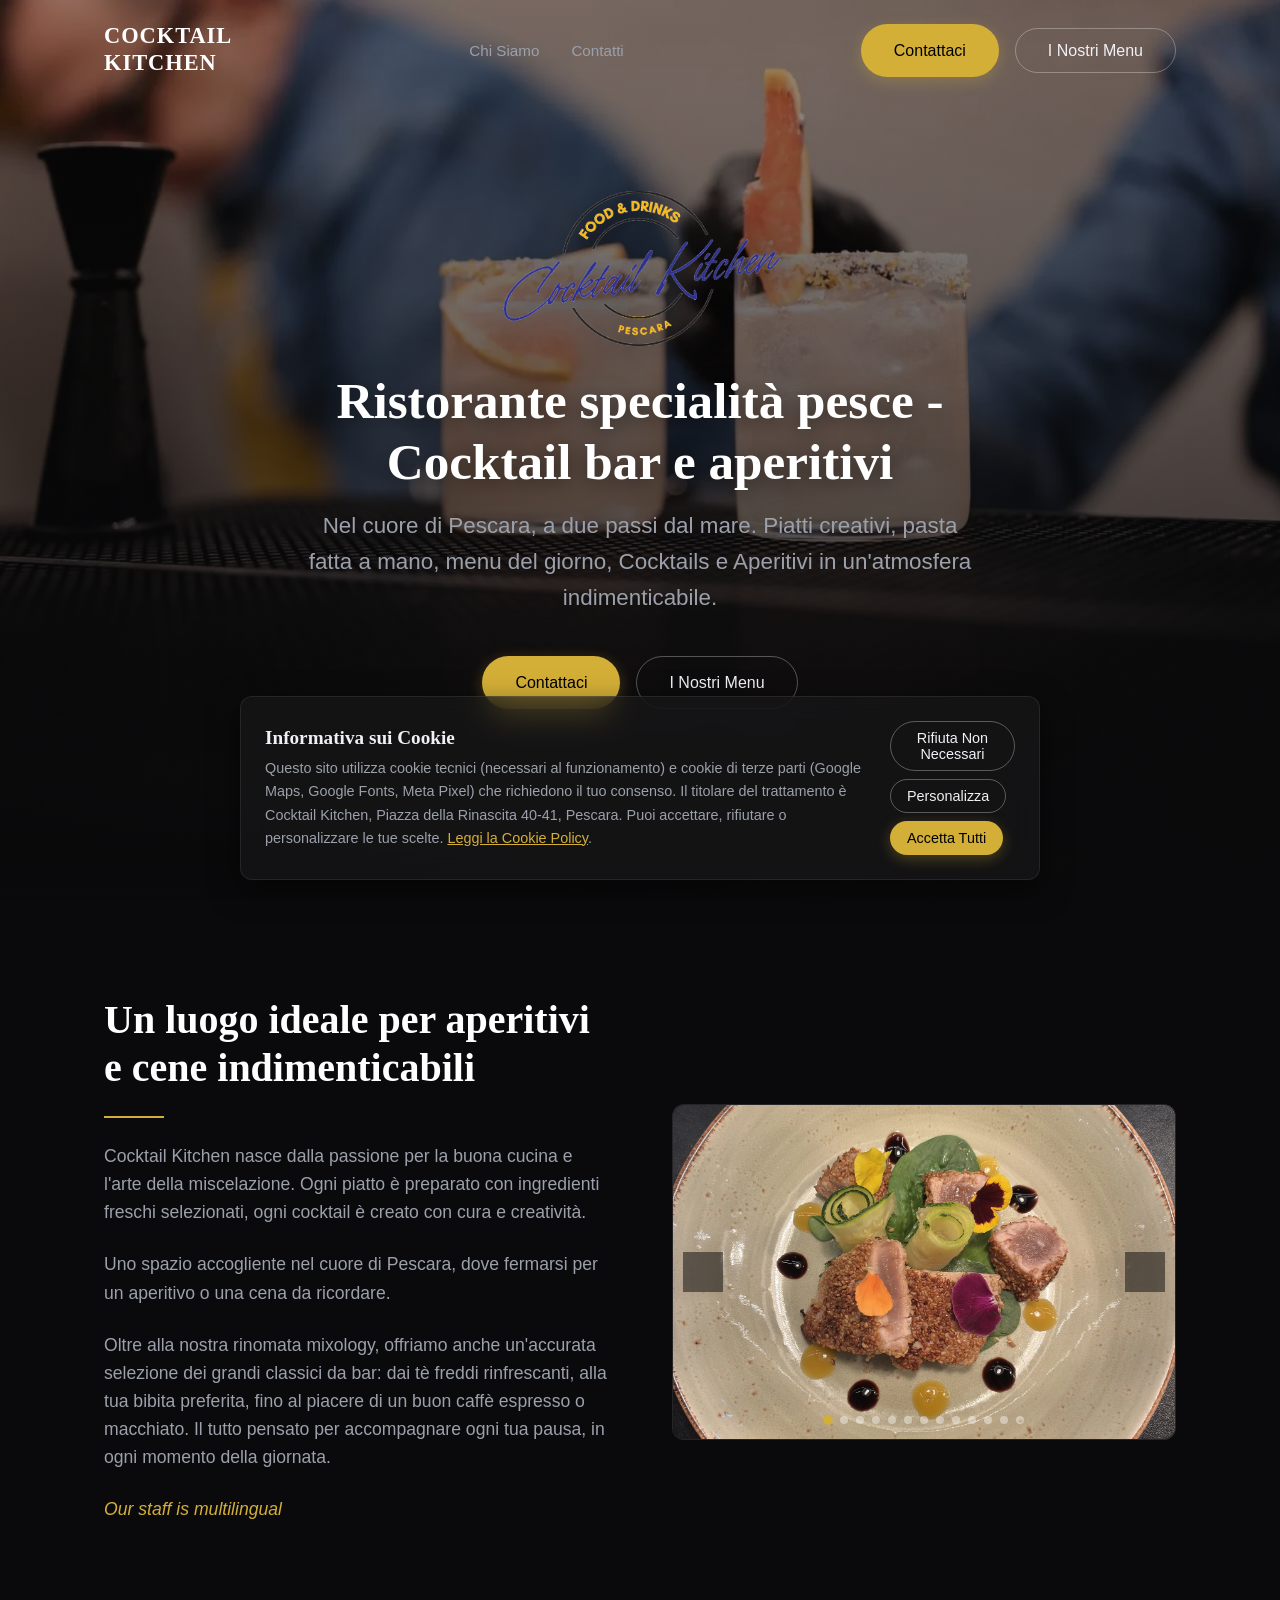
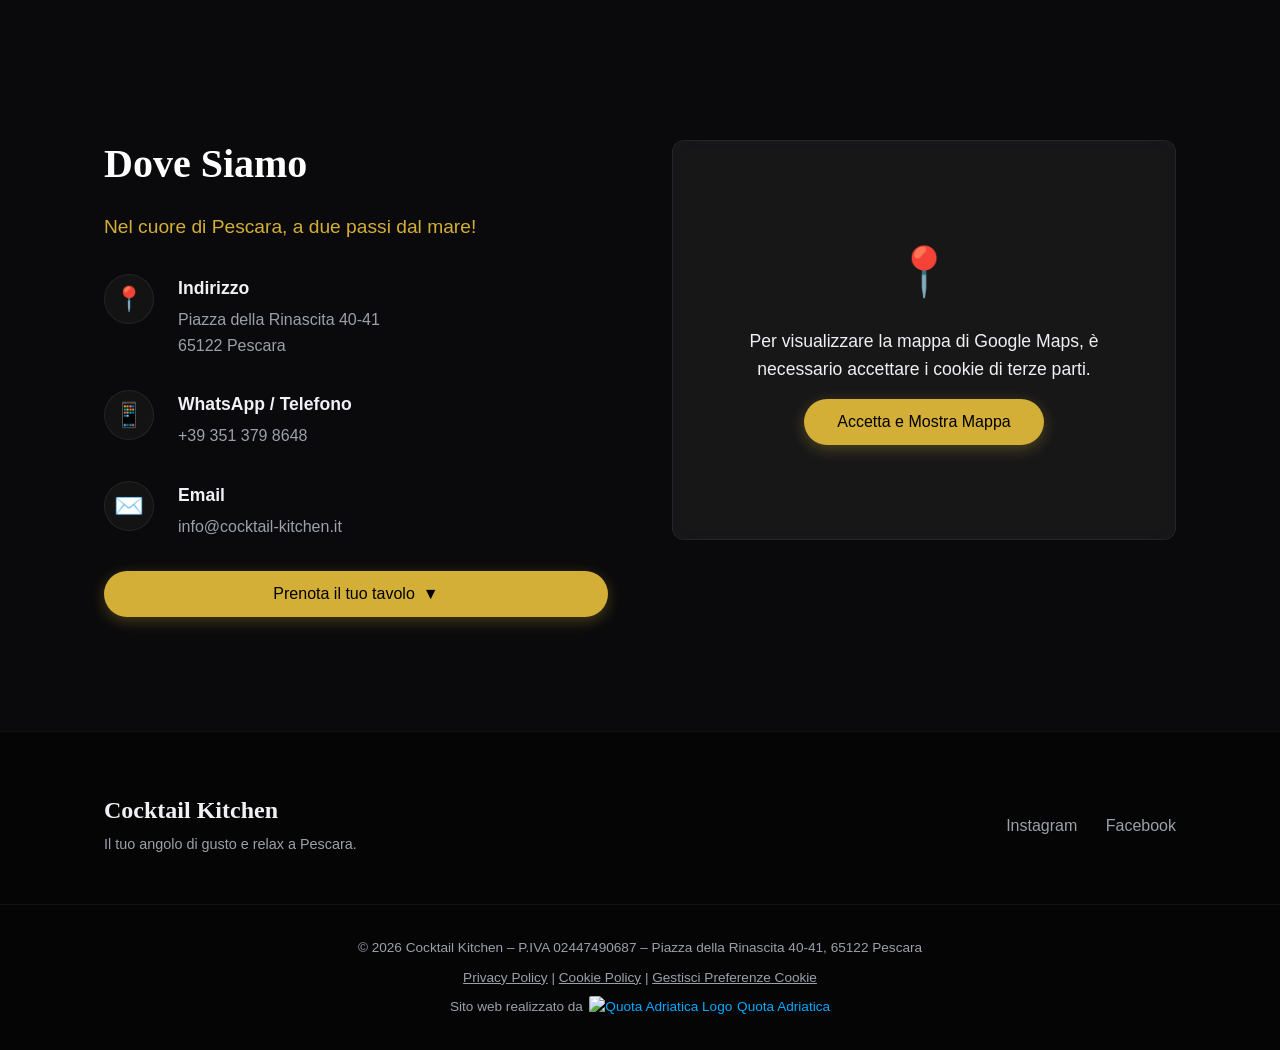
==== commit b6a27119: "Aggiungi Menù Pranzo, aggiorna Menu alla Carta e inserisci nuova immagine crudi nel carosello (WebP " ====
--- a/index.html
+++ b/index.html
@@ -75,6 +75,7 @@
               <img src="assets/images/carosello/tataki-di-tonno-al-sesamo.webp" alt="Tataki di tonno in crosta di sesamo con salse gourmet">
               <img src="assets/images/carosello/tagliolini-agli-scampi.webp" alt="Tagliolini freschi agli scampi e crostacei">
               <img src="assets/images/carosello/antipasto-imperiale-di-mare.webp" alt="Antipasto imperiale di frutti di mare con scampi e fiori eduli">
+              <img src="assets/images/carosello/selezione-crudi-di-mare.webp" alt="Selezione di crudi di mare con scampi, gamberi rossi e tartare">
               <img src="assets/images/carosello/chitarra-allo-scampo.webp" alt="Spaghetti alla chitarra allo scampo reale">
               <img src="assets/images/carosello/salmone-marinato-con-lime.webp" alt="Salmone marinato con lime e fiori eduli">
               <img src="assets/images/carosello/carbonara-di-mare.webp" alt="Pasta alla carbonara di mare con guanciale croccante">
@@ -270,6 +271,12 @@
           </div>
         </div>
         <div class="menu-accordion-item">
+          <button class="btn-secondary full-width menu-accordion-btn">Menù Pranzo <span class="toggle-icon">▼</span></button>
+          <div class="menu-accordion-content">
+            <img src="assets/images/menu-pranzo.webp" alt="Menù Pranzo" class="menu-preview-img" loading="lazy">
+          </div>
+        </div>
+        <div class="menu-accordion-item">
           <button class="btn-secondary full-width menu-accordion-btn">Menu Fisso <span class="toggle-icon">▼</span></button>
           <div class="menu-accordion-content">
             <img src="assets/images/menu-fisso.webp" alt="Menu Fisso" class="menu-preview-img" loading="lazy">
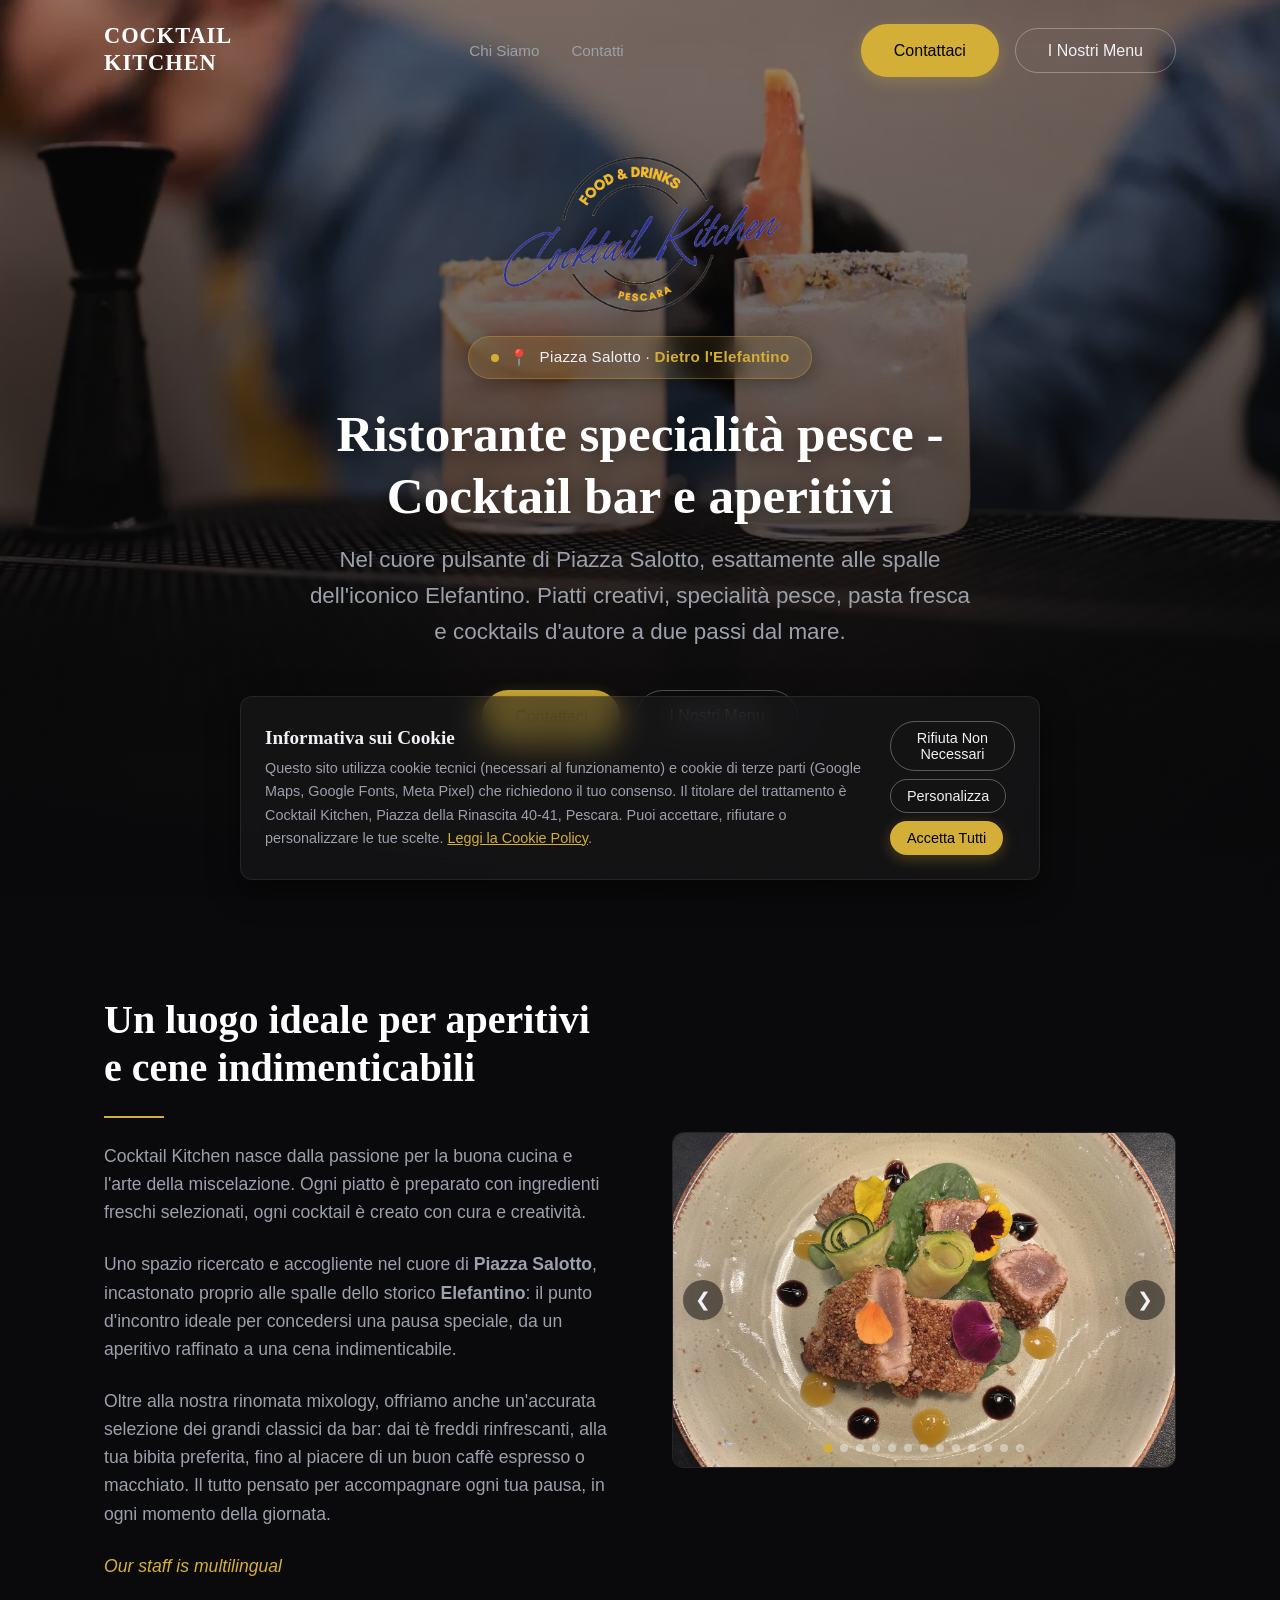
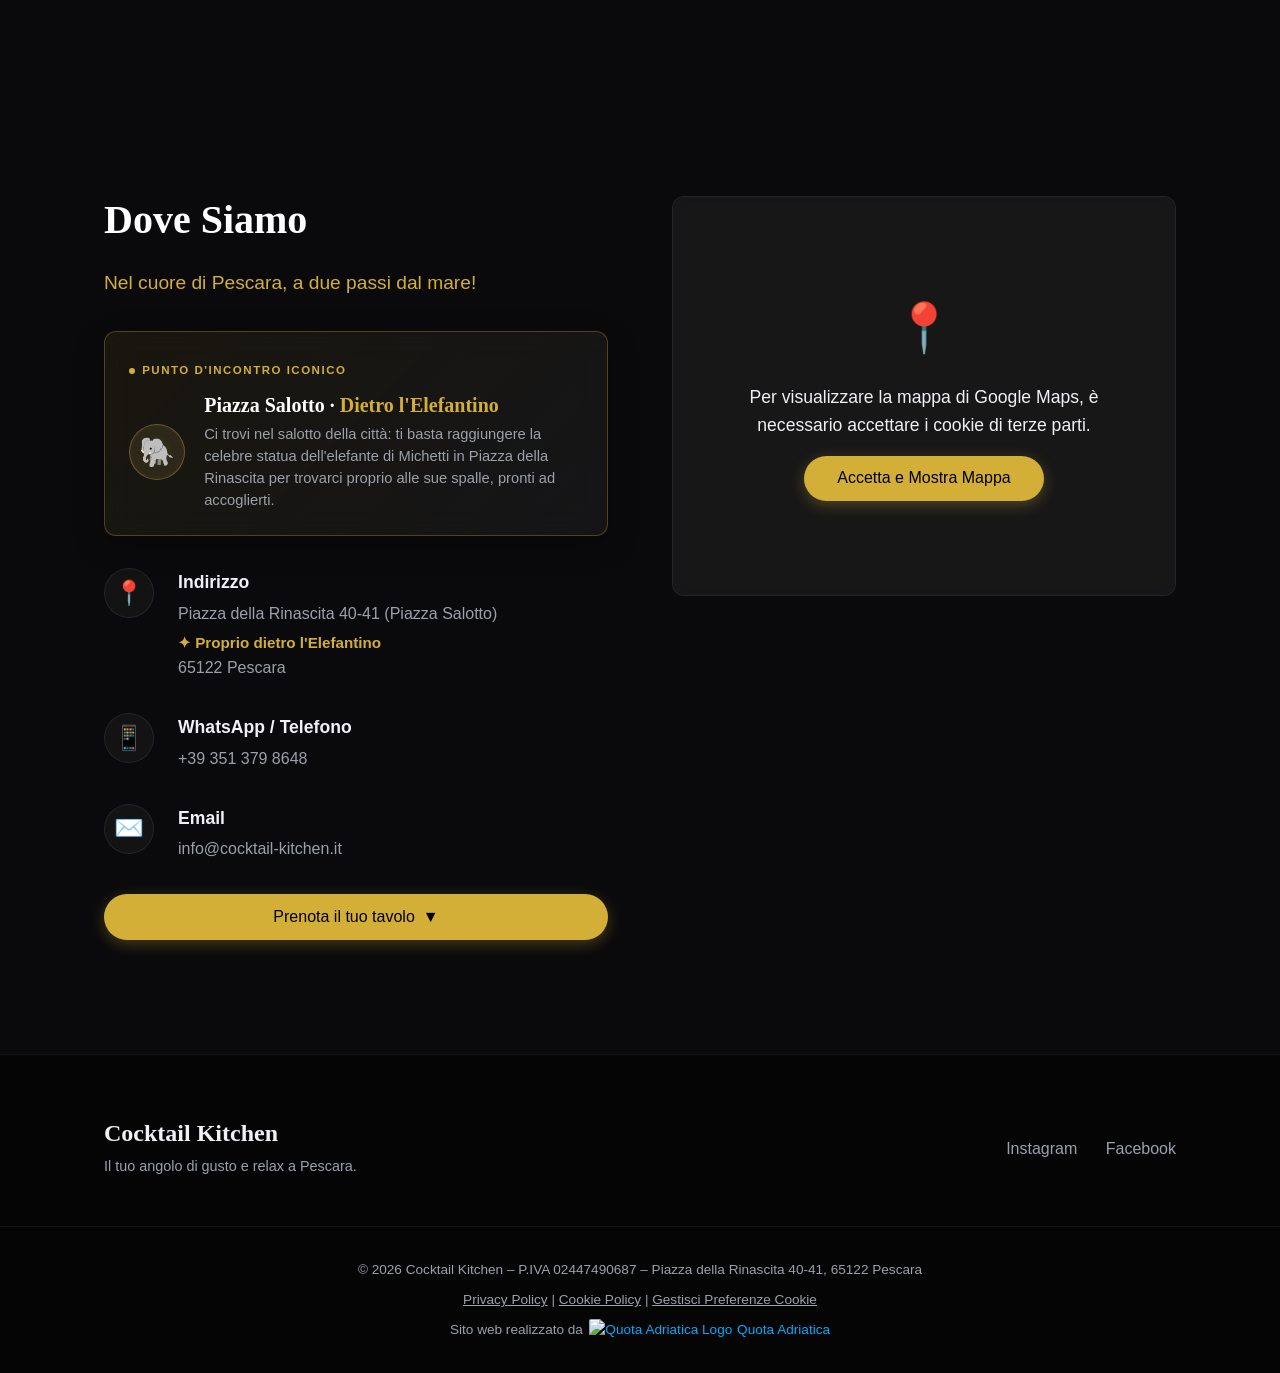
==== commit a9327f73: "Aggiornato menu aperitivi e valorizzata la posizione in Piazza Salotto dietro l'Elefantino" ====
--- a/index.html
+++ b/index.html
@@ -4,7 +4,7 @@
   <meta charset="UTF-8">
   <meta name="viewport" content="width=device-width, initial-scale=1.0">
   <title>Cocktail Kitchen | Bistrot &amp; Cocktail Bar a Pescara</title>
-  <meta name="description" content="Cocktail Kitchen ti accoglie in Piazza della Rinascita a Pescara con pasta fresca, piatti creativi e una carta cocktail che sorprende ad ogni sorso.">
+  <meta name="description" content="Cocktail Kitchen ti accoglie in Piazza Salotto (dietro l'Elefantino) a Pescara: specialità pesce, pasta fresca, mixology d'autore e aperitivi indimenticabili.">
   <!-- Google Fonts caricati solo dopo consenso (GDPR) - vedi main.js -->
   <link rel="preconnect" href="https://fonts.googleapis.com" id="gfonts-preconnect" disabled>
   <link rel="preconnect" href="https://fonts.gstatic.com" crossorigin id="gfonts-preconnect2" disabled>
@@ -48,8 +48,13 @@
     <div class="hero-overlay"></div>
     <div class="hero-content">
       <img src="assets/images/Cocktailkitchenlogo.webp" alt="Cocktail Kitchen Logo" class="hero-logo" width="1500" height="829" decoding="async">
+      <a href="#contact" class="hero-location-badge" aria-label="Posizione: Piazza Salotto, dietro l'Elefantino">
+        <span class="badge-pulse"></span>
+        <span class="badge-icon">📍</span>
+        <span class="badge-text">Piazza Salotto &middot; <em>Dietro l'Elefantino</em></span>
+      </a>
       <h1 class="hero-title">Ristorante specialità pesce - Cocktail bar e aperitivi</h1>
-      <p class="hero-subtitle">Nel cuore di Pescara, a due passi dal mare. Piatti creativi, pasta fatta a mano, menu del giorno, Cocktails e Aperitivi in un'atmosfera indimenticabile.</p>
+      <p class="hero-subtitle">Nel cuore pulsante di Piazza Salotto, esattamente alle spalle dell'iconico Elefantino. Piatti creativi, specialità pesce, pasta fresca e cocktails d'autore a due passi dal mare.</p>
       <div class="hero-cta">
         <a href="#contact" class="btn-primary">Contattaci</a>
         <button id="hero-download-menu-btn" class="btn-secondary">I Nostri Menu</button>
@@ -64,7 +69,7 @@
         <h2 class="section-title">Un luogo ideale per aperitivi e cene indimenticabili</h2>
         <div class="separator"></div>
         <p>Cocktail Kitchen nasce dalla passione per la buona cucina e l'arte della miscelazione. Ogni piatto è preparato con ingredienti freschi selezionati, ogni cocktail è creato con cura e creatività.</p>
-        <p>Uno spazio accogliente nel cuore di Pescara, dove fermarsi per un aperitivo o una cena da ricordare.</p>
+        <p>Uno spazio ricercato e accogliente nel cuore di <strong>Piazza Salotto</strong>, incastonato proprio alle spalle dello storico <strong>Elefantino</strong>: il punto d'incontro ideale per concedersi una pausa speciale, da un aperitivo raffinato a una cena indimenticabile.</p>
         <p>Oltre alla nostra rinomata mixology, offriamo anche un'accurata selezione dei grandi classici da bar: dai tè freddi rinfrescanti, alla tua bibita preferita, fino al piacere di un buon caffè espresso o macchiato. Il tutto pensato per accompagnare ogni tua pausa, in ogni momento della giornata.</p>
         <p class="multilingual"><em>Our staff is multilingual</em></p>
       </div>
@@ -102,12 +107,31 @@
         <h2 class="section-title">Dove Siamo</h2>
         <p class="contact-subtitle">Nel cuore di Pescara, a due passi dal mare!</p>
         
+        <!-- Landmark Highlight Card -->
+        <div class="landmark-card glass-card">
+          <div class="landmark-tag">
+            <span class="landmark-tag-dot"></span>
+            PUNTO D'INCONTRO ICONICO
+          </div>
+          <div class="landmark-body">
+            <div class="landmark-icon-wrap">
+              <span class="landmark-emoji" role="img" aria-label="Elefantino">🐘</span>
+            </div>
+            <div class="landmark-details">
+              <h3 class="landmark-title">Piazza Salotto &middot; <span>Dietro l'Elefantino</span></h3>
+              <p class="landmark-text">
+                Ci trovi nel salotto della città: ti basta raggiungere la celebre statua dell'elefante di Michetti in Piazza della Rinascita per trovarci proprio alle sue spalle, pronti ad accoglierti.
+              </p>
+            </div>
+          </div>
+        </div>
+
         <div class="info-items">
           <div class="info-item">
             <div class="icon">📍</div>
             <div class="text">
               <strong>Indirizzo</strong>
-              <p>Piazza della Rinascita 40-41<br>65122 Pescara</p>
+              <p>Piazza della Rinascita 40-41 (Piazza Salotto)<br><span class="landmark-address-hint">✦ Proprio dietro l'Elefantino</span><br>65122 Pescara</p>
             </div>
           </div>
           
@@ -283,15 +307,9 @@
           </div>
         </div>
         <div class="menu-accordion-item">
-          <button class="btn-secondary full-width menu-accordion-btn">Aperitivo di Mare <span class="toggle-icon">▼</span></button>
-          <div class="menu-accordion-content">
-            <img src="assets/images/aperitivo-di-mare.webp" alt="Aperitivo di Mare" class="menu-preview-img" loading="lazy">
-          </div>
-        </div>
-        <div class="menu-accordion-item">
-          <button class="btn-secondary full-width menu-accordion-btn">Aperitivo di Terra <span class="toggle-icon">▼</span></button>
-          <div class="menu-accordion-content">
-            <img src="assets/images/aperitivo-di-terra.webp" alt="Aperitivo di Terra" class="menu-preview-img" loading="lazy">
+          <button class="btn-secondary full-width menu-accordion-btn">Menù Aperitivi <span class="toggle-icon">▼</span></button>
+          <div class="menu-accordion-content">
+            <img src="assets/images/locandina-aperitivi.webp" alt="Menù Aperitivi" class="menu-preview-img" loading="lazy">
           </div>
         </div>
         <div class="menu-accordion-item">
--- a/index.css
+++ b/index.css
@@ -250,6 +250,68 @@
   animation: fadeInUp 1s ease 0.4s both;
 }
 
+/* Hero Location Badge */
+.hero-location-badge {
+  display: inline-flex;
+  align-items: center;
+  gap: 0.65rem;
+  padding: 0.5rem 1.35rem;
+  margin-bottom: 1.5rem;
+  background: rgba(212, 175, 55, 0.08);
+  border: 1px solid rgba(212, 175, 55, 0.35);
+  border-radius: 50px;
+  backdrop-filter: blur(12px);
+  -webkit-backdrop-filter: blur(12px);
+  color: var(--text-main);
+  font-size: 0.95rem;
+  font-weight: 500;
+  letter-spacing: 0.3px;
+  box-shadow: 0 4px 20px rgba(0, 0, 0, 0.35), inset 0 0 15px rgba(212, 175, 55, 0.06);
+  transition: var(--transition);
+  animation: fadeInUp 1s ease 0.05s both;
+  text-decoration: none;
+}
+
+.hero-location-badge:hover {
+  background: rgba(212, 175, 55, 0.18);
+  border-color: var(--accent);
+  transform: translateY(-2px);
+  box-shadow: 0 8px 25px rgba(212, 175, 55, 0.25);
+  color: #fff;
+}
+
+.hero-location-badge .badge-pulse {
+  width: 8px;
+  height: 8px;
+  border-radius: 50%;
+  background-color: var(--accent);
+  display: inline-block;
+  box-shadow: 0 0 0 0 rgba(212, 175, 55, 0.7);
+  animation: pulseGold 2s infinite;
+}
+
+@keyframes pulseGold {
+  0% {
+    box-shadow: 0 0 0 0 rgba(212, 175, 55, 0.7);
+  }
+  70% {
+    box-shadow: 0 0 0 8px rgba(212, 175, 55, 0);
+  }
+  100% {
+    box-shadow: 0 0 0 0 rgba(212, 175, 55, 0);
+  }
+}
+
+.hero-location-badge .badge-icon {
+  font-size: 1rem;
+}
+
+.hero-location-badge em {
+  font-style: normal;
+  color: var(--accent);
+  font-weight: 600;
+}
+
 /* About Section */
 .about {
   background-color: var(--bg-dark);
@@ -336,6 +398,108 @@
   color: var(--text-muted);
 }
 
+.landmark-address-hint {
+  display: inline-block;
+  margin-top: 0.25rem;
+  color: var(--accent);
+  font-weight: 600;
+  font-size: 0.95rem;
+}
+
+/* Landmark Highlight Card */
+.landmark-card {
+  padding: 1.5rem;
+  margin-bottom: 2rem;
+  border: 1px solid rgba(212, 175, 55, 0.3);
+  background: linear-gradient(135deg, rgba(212, 175, 55, 0.08) 0%, rgba(25, 25, 28, 0.75) 100%);
+  position: relative;
+  overflow: hidden;
+  box-shadow: 0 10px 30px rgba(0, 0, 0, 0.25);
+  transition: var(--transition);
+}
+
+.landmark-card:hover {
+  border-color: rgba(212, 175, 55, 0.5);
+  transform: translateY(-2px);
+  box-shadow: 0 14px 35px rgba(212, 175, 55, 0.15);
+}
+
+.landmark-tag {
+  display: inline-flex;
+  align-items: center;
+  gap: 0.45rem;
+  font-size: 0.72rem;
+  font-weight: 700;
+  letter-spacing: 1.5px;
+  color: var(--accent);
+  text-transform: uppercase;
+  margin-bottom: 0.8rem;
+}
+
+.landmark-tag-dot {
+  width: 6px;
+  height: 6px;
+  border-radius: 50%;
+  background: var(--accent);
+  display: inline-block;
+  box-shadow: 0 0 0 0 rgba(212, 175, 55, 0.7);
+  animation: pulseGold 2s infinite;
+}
+
+.landmark-body {
+  display: flex;
+  gap: 1.2rem;
+  align-items: center;
+}
+
+.landmark-icon-wrap {
+  flex-shrink: 0;
+  width: 56px;
+  height: 56px;
+  border-radius: 50%;
+  background: radial-gradient(circle, rgba(212, 175, 55, 0.2) 0%, rgba(25, 25, 28, 0.9) 100%);
+  border: 1px solid rgba(212, 175, 55, 0.4);
+  display: flex;
+  align-items: center;
+  justify-content: center;
+  box-shadow: inset 0 0 12px rgba(212, 175, 55, 0.15);
+}
+
+.landmark-emoji {
+  font-size: 1.8rem;
+  line-height: 1;
+  display: inline-block;
+  transform: scale(1);
+  transition: transform 0.3s ease;
+}
+
+.landmark-card:hover .landmark-emoji {
+  transform: scale(1.15) rotate(-5deg);
+}
+
+.landmark-details {
+  flex: 1;
+}
+
+.landmark-title {
+  font-size: 1.25rem;
+  font-weight: 600;
+  color: #fff;
+  margin-bottom: 0.4rem;
+}
+
+.landmark-title span {
+  color: var(--accent);
+  font-weight: 700;
+}
+
+.landmark-text {
+  font-size: 0.92rem;
+  line-height: 1.5;
+  color: var(--text-muted);
+  margin: 0;
+}
+
 .contact-map .map-container {
   height: 400px;
   padding: 0.5rem;
@@ -428,6 +592,30 @@
   #nav-action-btns .btn-secondary {
     padding: 0.5rem 0.8rem;
     font-size: 0.8rem;
+  }
+
+  .hero-location-badge {
+    font-size: 0.85rem;
+    padding: 0.45rem 1rem;
+    gap: 0.5rem;
+  }
+}
+
+@media (max-width: 600px) {
+  .landmark-card {
+    padding: 1.2rem;
+  }
+  .landmark-body {
+    flex-direction: column;
+    align-items: flex-start;
+    gap: 0.8rem;
+  }
+  .landmark-icon-wrap {
+    width: 48px;
+    height: 48px;
+  }
+  .landmark-emoji {
+    font-size: 1.5rem;
   }
 }
 
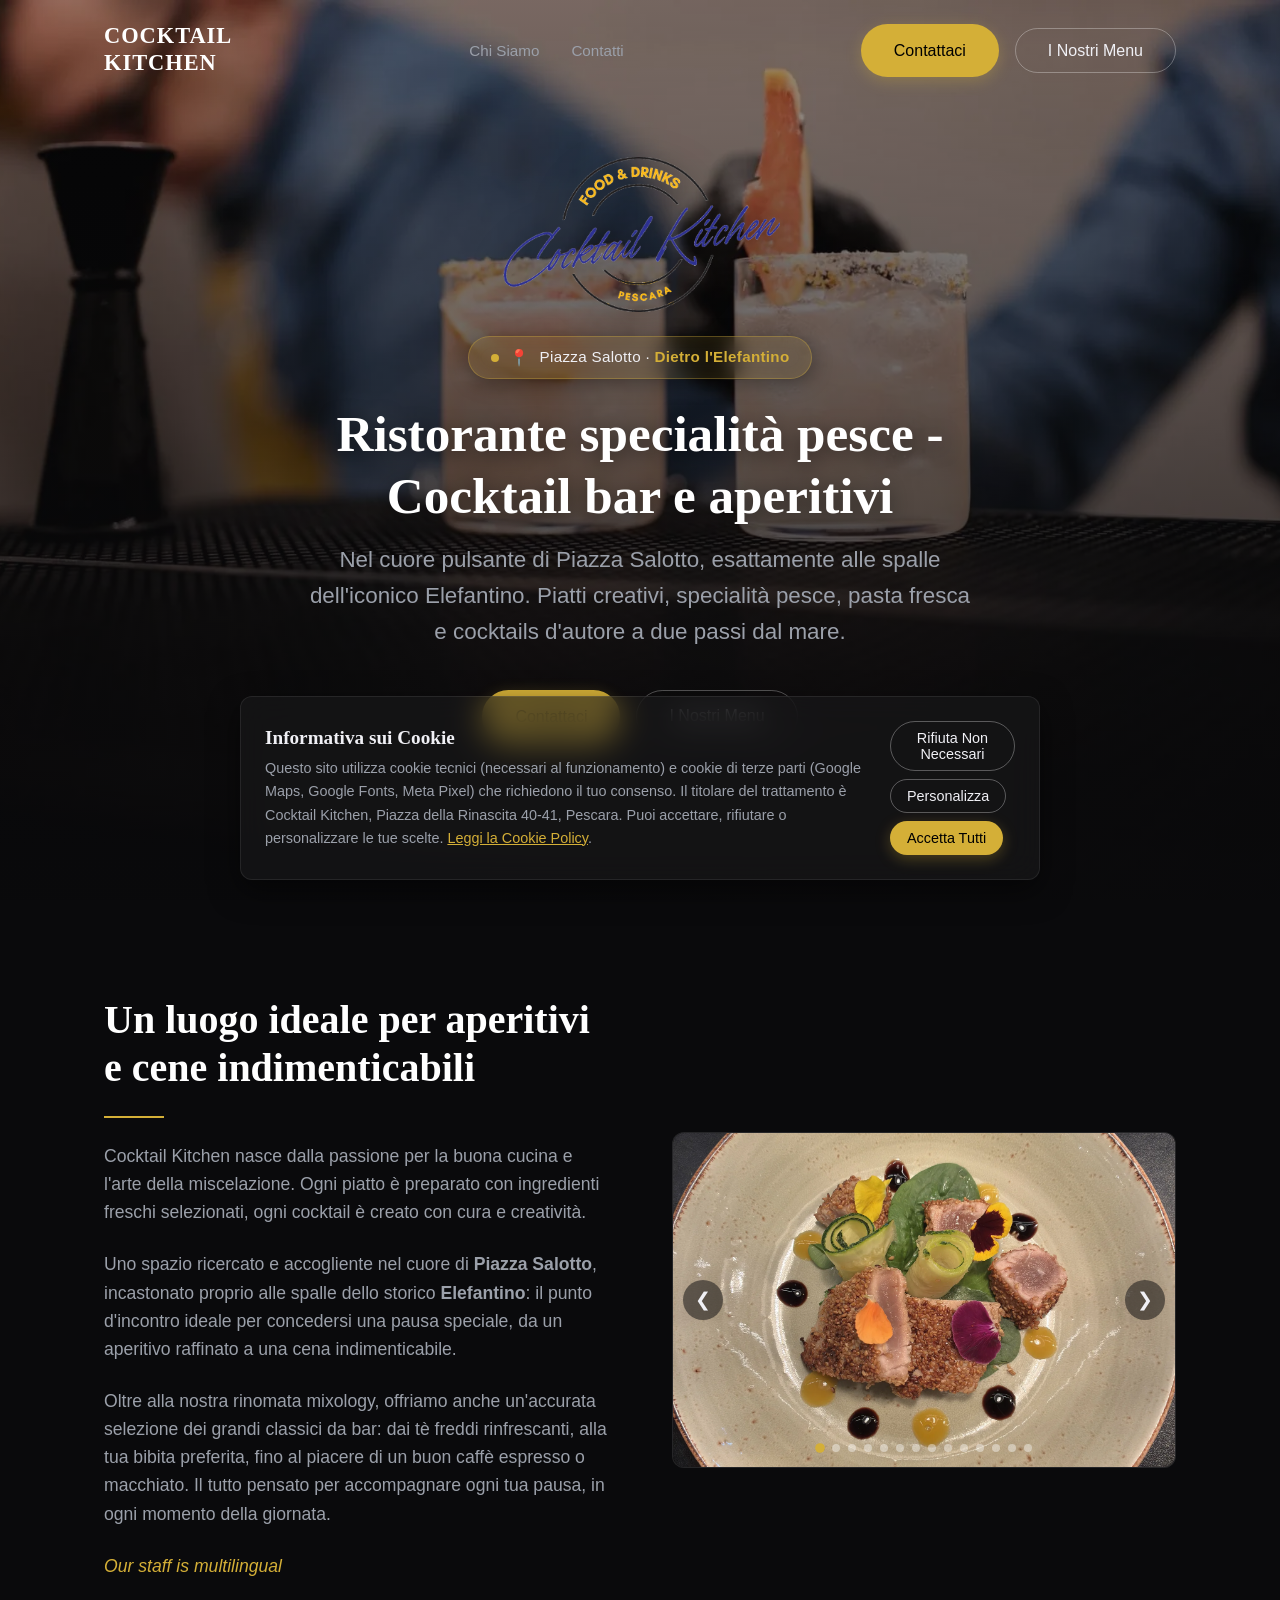
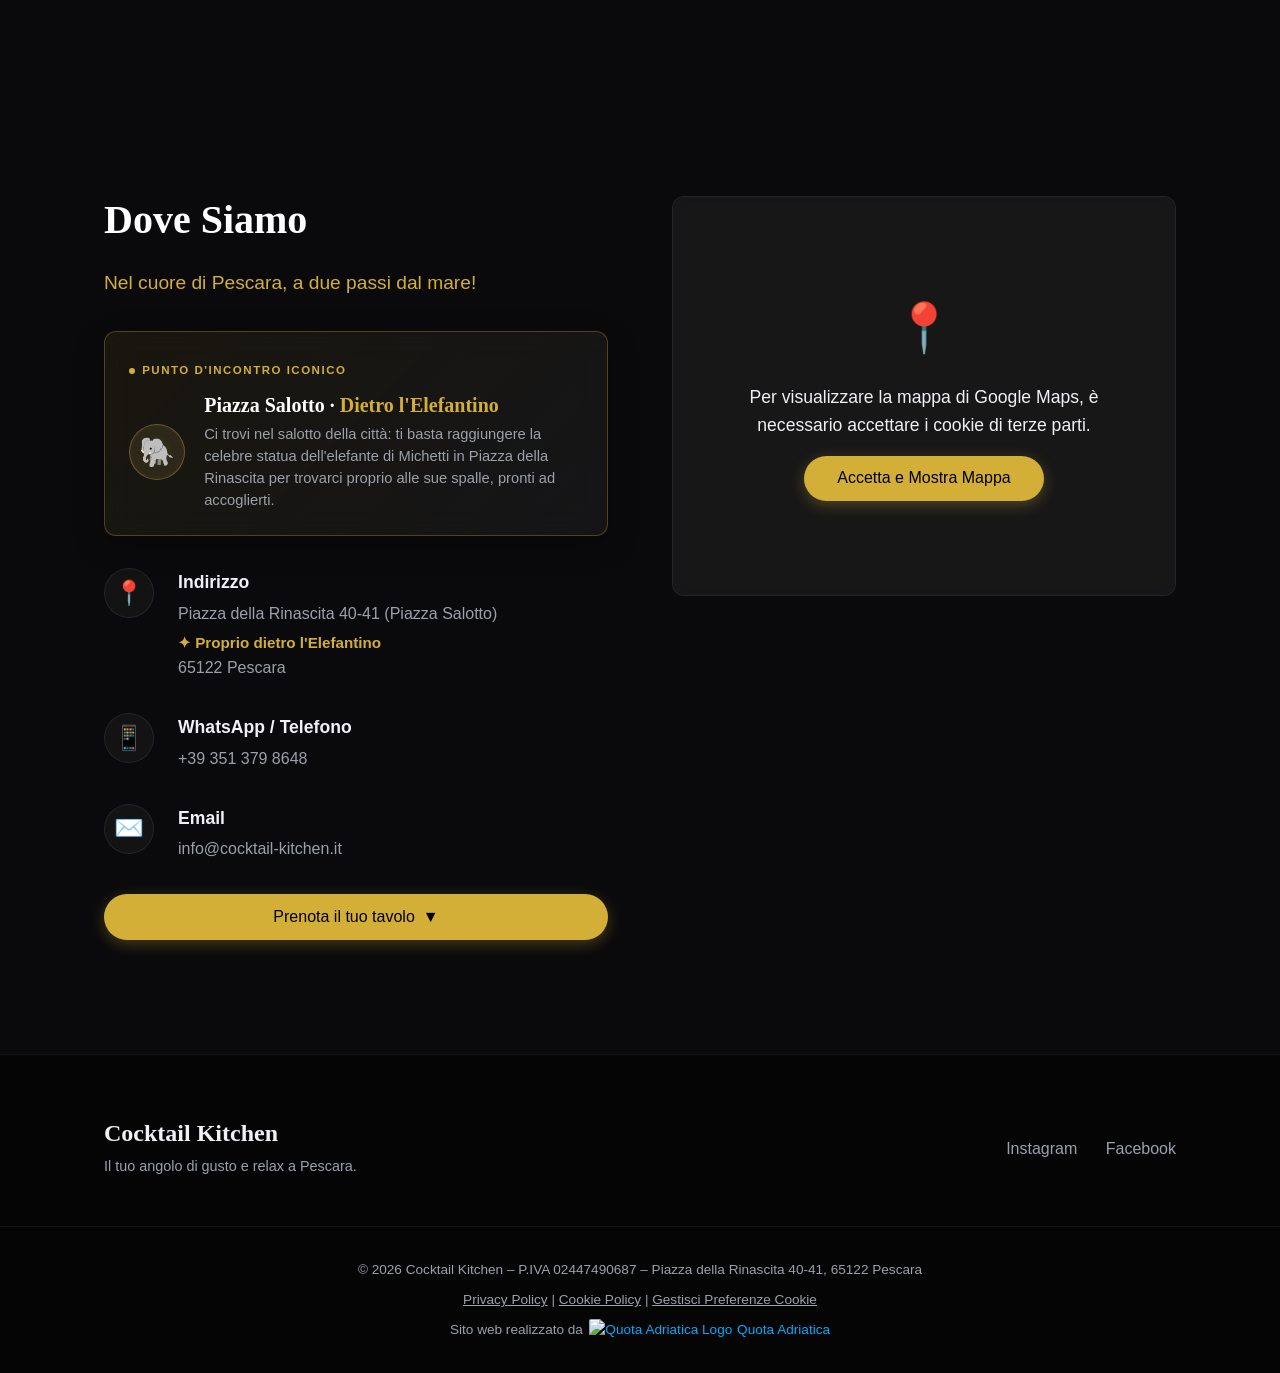
==== commit d80040f2: "Aggiornati Menù Pranzo e Menù Fisso, aggiunta nuova foto bruschette nel carosello (WebP ottimizzati)" ====
--- a/index.html
+++ b/index.html
@@ -90,6 +90,7 @@
               <img src="assets/images/carosello/dehor-esterno-tavoli.webp" alt="Dehor esterno accogliente a Pescara">
               <img src="assets/images/carosello/cocktail-bar-bitters.webp" alt="Cocktail bar e dettagli mixology">
               <img src="assets/images/carosello/tagliere-degustazione.webp" alt="Tagliere degustazione aperitivo">
+              <img src="assets/images/carosello/bruschette.webp" alt="Bruschette gourmet con ingredienti selezionati">
             </div>
           </div>
           <button class="carousel-btn prev" id="carousel-prev" aria-label="Previous image">&#10094;</button>
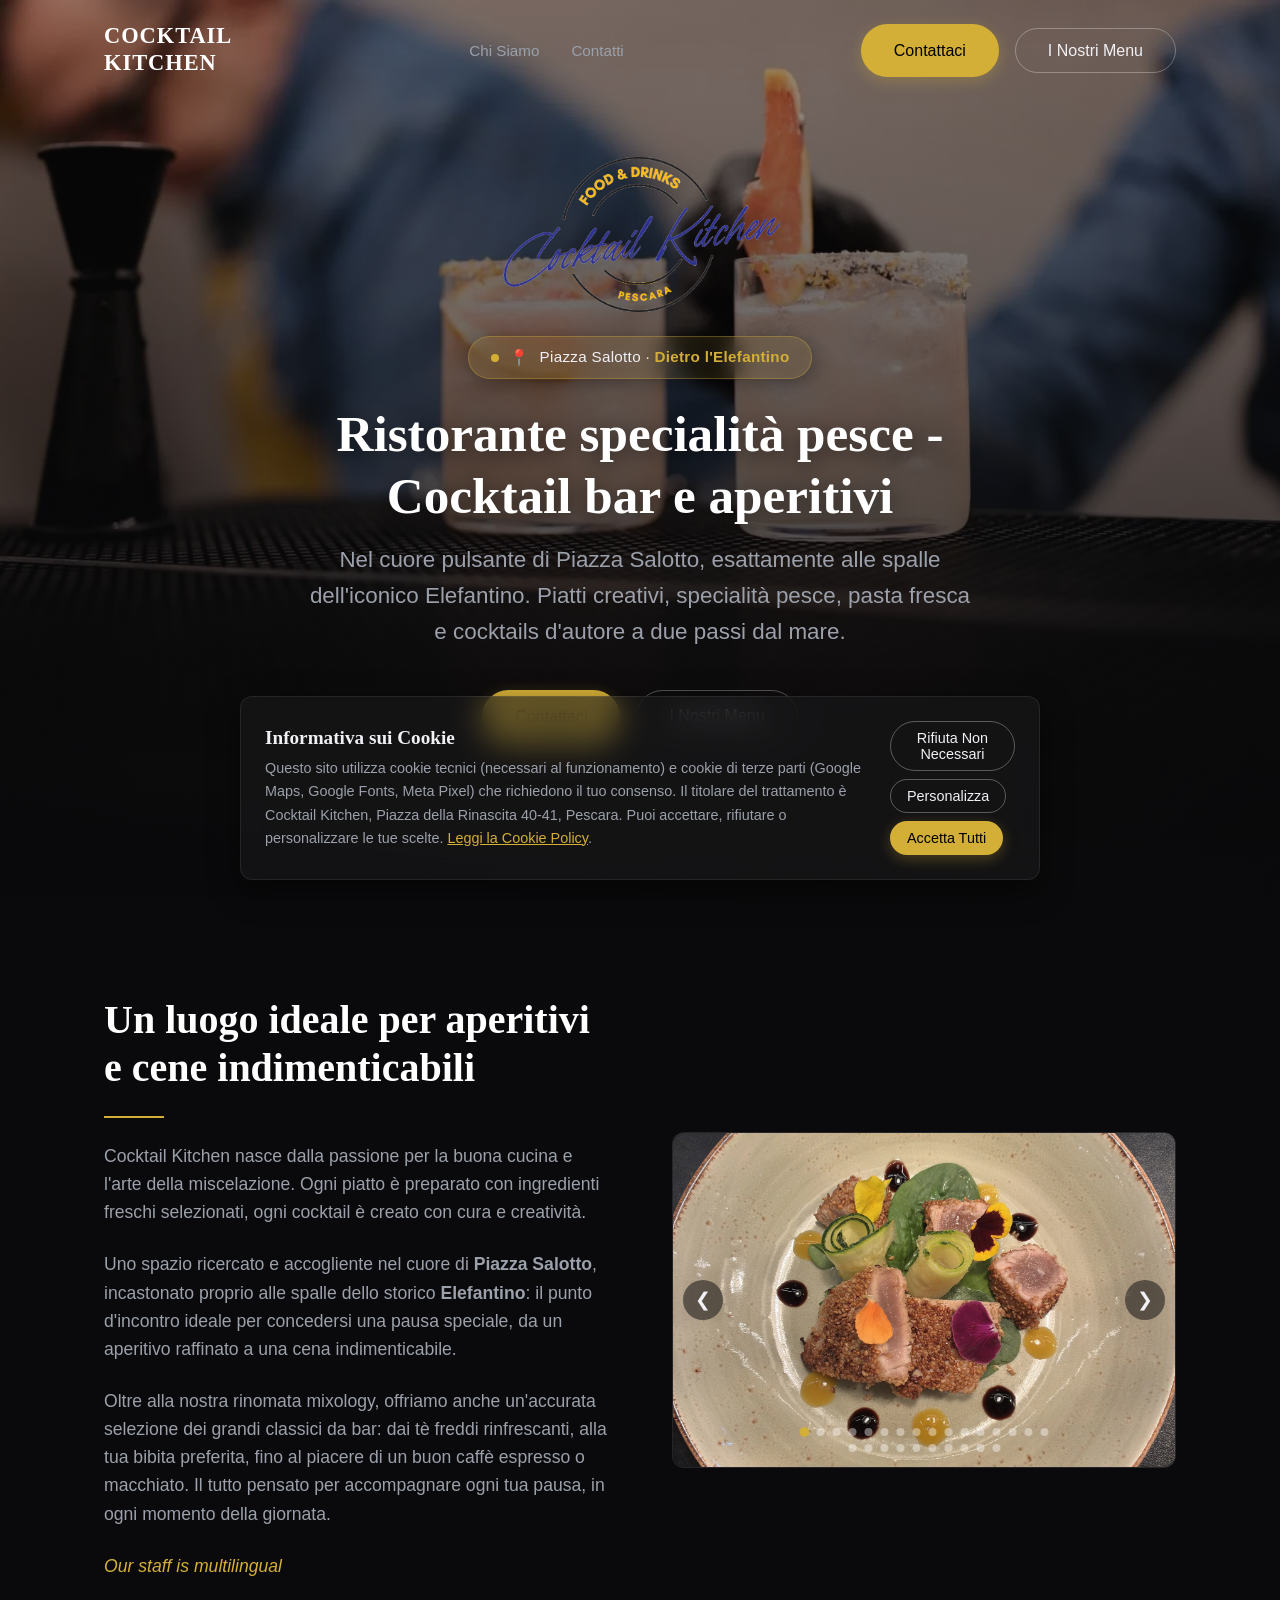
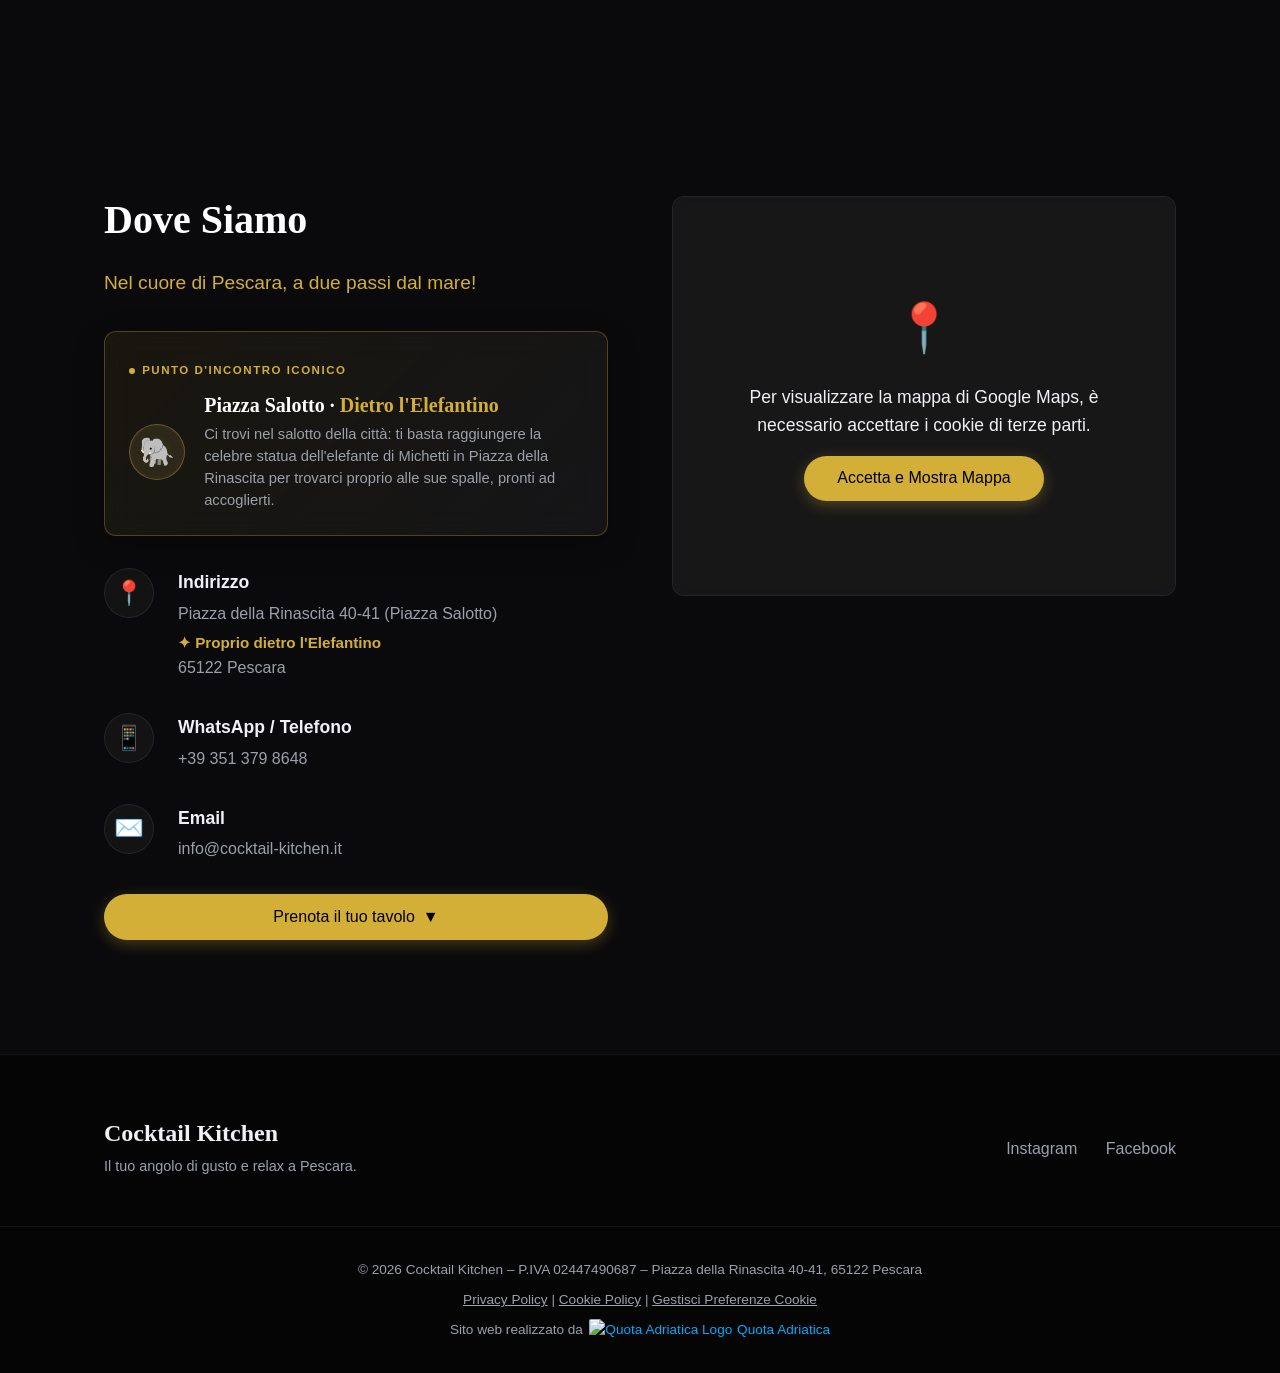
==== commit fd85fdfa: "Aggiunte 12 nuove foto nel carosello in formato WebP compresso e ottimizzato" ====
--- a/index.html
+++ b/index.html
@@ -91,6 +91,18 @@
               <img src="assets/images/carosello/cocktail-bar-bitters.webp" alt="Cocktail bar e dettagli mixology">
               <img src="assets/images/carosello/tagliere-degustazione.webp" alt="Tagliere degustazione aperitivo">
               <img src="assets/images/carosello/bruschette.webp" alt="Bruschette gourmet con ingredienti selezionati">
+              <img src="assets/images/carosello/DSC_8535.webp" alt="Chef durante la preparazione e l'impiattamento gourmet" loading="lazy">
+              <img src="assets/images/carosello/DSC_8569.webp" alt="Preparazione artigianale e taglio di materie prime selezionate" loading="lazy">
+              <img src="assets/images/carosello/GRA_5479.webp" alt="Creazione e impiattamento di alta cucina" loading="lazy">
+              <img src="assets/images/carosello/GRA_5500.webp" alt="Cucina a vista con primi piatti e padelle al fuoco" loading="lazy">
+              <img src="assets/images/carosello/DSC_8524.webp" alt="Cocktail signature con agrumi e garnish fresca" loading="lazy">
+              <img src="assets/images/carosello/DSC_8643.webp" alt="Cocktail gourmet esotico con passion fruit e aromi" loading="lazy">
+              <img src="assets/images/carosello/GRA_5402.webp" alt="Servizio elegante con selezione di etichette e calici di vino" loading="lazy">
+              <img src="assets/images/carosello/GRA_5404.webp" alt="Mixology d'autore e preparazione drink al banco bar" loading="lazy">
+              <img src="assets/images/carosello/DSC_9535.webp" alt="Dettaglio tavoli apparecchiati e atmosfera accogliente in sala" loading="lazy">
+              <img src="assets/images/carosello/DSC_9536.webp" alt="Area lounge con poltroncine di design e arredi ricercati" loading="lazy">
+              <img src="assets/images/carosello/DSC_9557.webp" alt="Luci d'atmosfera e arredo raffinato per cene speciali" loading="lazy">
+              <img src="assets/images/carosello/DSC_9561.webp" alt="Panoramica luminosa della sala interna di Cocktail Kitchen" loading="lazy">
             </div>
           </div>
           <button class="carousel-btn prev" id="carousel-prev" aria-label="Previous image">&#10094;</button>
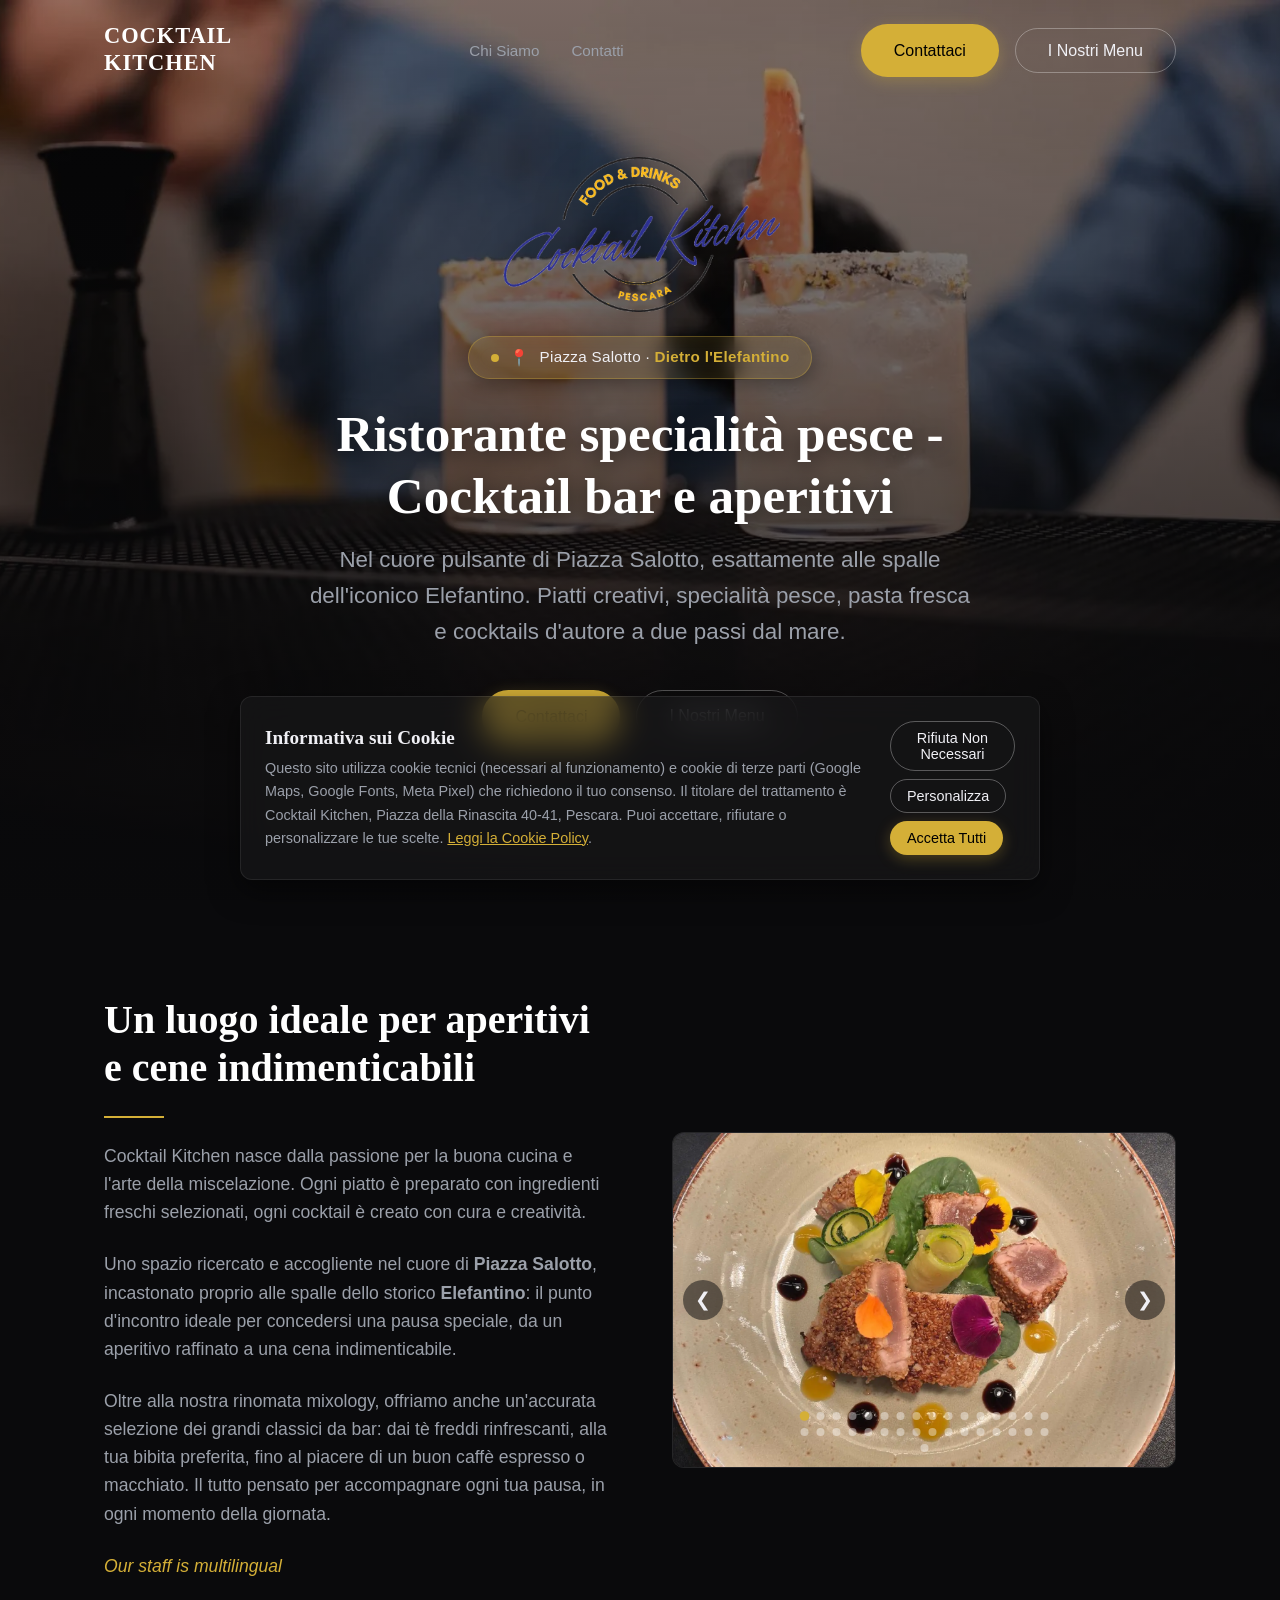
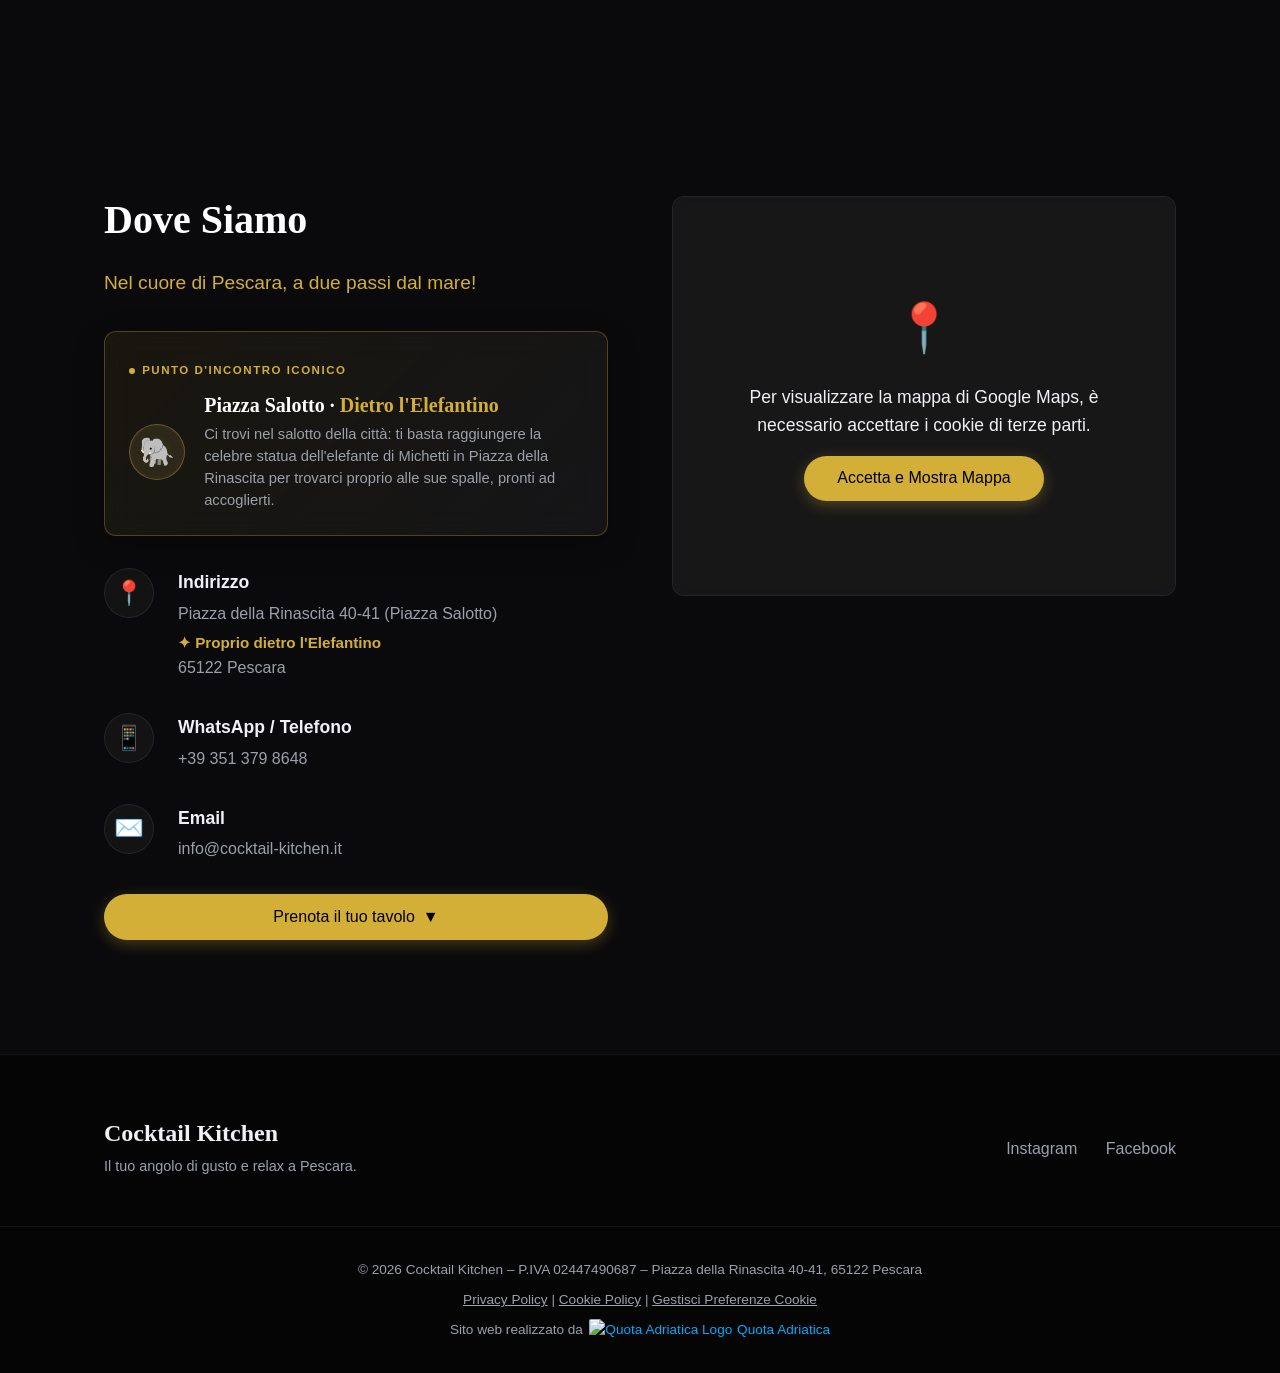
==== commit 2c95860a: "Aggiornati menù (À la Carte, Fisso Pranzo, Happy Hour, Lista Cocktails) e carosello in formato WebP " ====
--- a/index.html
+++ b/index.html
@@ -78,14 +78,21 @@
           <div class="carousel-container" id="about-carousel">
             <div class="carousel-track">
               <img src="assets/images/carosello/tataki-di-tonno-al-sesamo.webp" alt="Tataki di tonno in crosta di sesamo con salse gourmet">
-              <img src="assets/images/carosello/tagliolini-agli-scampi.webp" alt="Tagliolini freschi agli scampi e crostacei">
-              <img src="assets/images/carosello/antipasto-imperiale-di-mare.webp" alt="Antipasto imperiale di frutti di mare con scampi e fiori eduli">
-              <img src="assets/images/carosello/selezione-crudi-di-mare.webp" alt="Selezione di crudi di mare con scampi, gamberi rossi e tartare">
-              <img src="assets/images/carosello/chitarra-allo-scampo.webp" alt="Spaghetti alla chitarra allo scampo reale">
-              <img src="assets/images/carosello/salmone-marinato-con-lime.webp" alt="Salmone marinato con lime e fiori eduli">
-              <img src="assets/images/carosello/carbonara-di-mare.webp" alt="Pasta alla carbonara di mare con guanciale croccante">
-              <img src="assets/images/carosello/tagliata-di-manzo.webp" alt="Tagliata di manzo con rucola, pomodorini e scaglie di grana">
-              <img src="assets/images/carosello/carpaccio-di-salmone.webp" alt="Carpaccio e rose di salmone fresco con lime">
+              <img src="assets/images/carosello/poker-di-antipasti-freddi.webp" alt="Poker di antipasti freddi di mare con polpo, tonno, insalata di mare e alici marinate" loading="lazy">
+              <img src="assets/images/carosello/degustazione-crudi-di-mare.webp" alt="Degustazione di crudi di mare con scampi, gamberi e tartare" loading="lazy">
+              <img src="assets/images/carosello/tartare-di-tonno.webp" alt="Tartare di tonno fresco con lime, pomodorini e salse gourmet" loading="lazy">
+              <img src="assets/images/carosello/melanzane-gamberi-e-stracciatella.webp" alt="Melanzane gourmet con gamberi e stracciatella su coulis di pomodoro" loading="lazy">
+              <img src="assets/images/carosello/spiedini-di-calamari.webp" alt="Spiedini di calamari gratinati su letto di rucola e limone" loading="lazy">
+              <img src="assets/images/carosello/arrosto-misto-di-mare.webp" alt="Arrosto misto di pesce gratinato con gamberone e capasanta" loading="lazy">
+              <img src="assets/images/carosello/bocconcini-di-pesce-in-tempura.webp" alt="Bocconcini di pesce in tempura con salsa artigianale al lime" loading="lazy">
+              <img src="assets/images/carosello/tagliolini-agli-scampi.webp" alt="Tagliolini freschi agli scampi e crostacei" loading="lazy">
+              <img src="assets/images/carosello/antipasto-imperiale-di-mare.webp" alt="Antipasto imperiale di frutti di mare con scampi e fiori eduli" loading="lazy">
+              <img src="assets/images/carosello/selezione-crudi-di-mare.webp" alt="Selezione di crudi di mare con scampi, gamberi rossi e tartare" loading="lazy">
+              <img src="assets/images/carosello/chitarra-allo-scampo.webp" alt="Spaghetti alla chitarra allo scampo reale" loading="lazy">
+              <img src="assets/images/carosello/salmone-marinato-con-lime.webp" alt="Salmone marinato con lime e fiori eduli" loading="lazy">
+              <img src="assets/images/carosello/carbonara-di-mare.webp" alt="Pasta alla carbonara di mare con guanciale croccante" loading="lazy">
+              <img src="assets/images/carosello/tagliata-di-manzo.webp" alt="Tagliata di manzo con rucola, pomodorini e scaglie di grana" loading="lazy">
+              <img src="assets/images/carosello/carpaccio-di-salmone.webp" alt="Carpaccio e rose di salmone fresco con lime" loading="lazy">
               <img src="assets/images/carosello/sala-interna-ristorante.webp" alt="Sala interna elegante di Cocktail Kitchen">
               <img src="assets/images/carosello/dehor-esterno-tavoli.webp" alt="Dehor esterno accogliente a Pescara">
               <img src="assets/images/carosello/cocktail-bar-bitters.webp" alt="Cocktail bar e dettagli mixology">
@@ -308,9 +315,9 @@
           </div>
         </div>
         <div class="menu-accordion-item">
-          <button class="btn-secondary full-width menu-accordion-btn">Menù Pranzo <span class="toggle-icon">▼</span></button>
-          <div class="menu-accordion-content">
-            <img src="assets/images/menu-pranzo.webp" alt="Menù Pranzo" class="menu-preview-img" loading="lazy">
+          <button class="btn-secondary full-width menu-accordion-btn">Menù Fisso Pranzo <span class="toggle-icon">▼</span></button>
+          <div class="menu-accordion-content">
+            <img src="assets/images/menu-fisso-pranzo.webp" alt="Menù Fisso di Pranzo" class="menu-preview-img" loading="lazy">
           </div>
         </div>
         <div class="menu-accordion-item">
@@ -320,9 +327,21 @@
           </div>
         </div>
         <div class="menu-accordion-item">
+          <button class="btn-secondary full-width menu-accordion-btn">Menù Happy Hour <span class="toggle-icon">▼</span></button>
+          <div class="menu-accordion-content">
+            <img src="assets/images/menu-happy-hour.webp" alt="Menù Happy Hour Surf &amp; Turf" class="menu-preview-img" loading="lazy">
+          </div>
+        </div>
+        <div class="menu-accordion-item">
           <button class="btn-secondary full-width menu-accordion-btn">Menù Aperitivi <span class="toggle-icon">▼</span></button>
           <div class="menu-accordion-content">
             <img src="assets/images/locandina-aperitivi.webp" alt="Menù Aperitivi" class="menu-preview-img" loading="lazy">
+          </div>
+        </div>
+        <div class="menu-accordion-item">
+          <button class="btn-secondary full-width menu-accordion-btn">Lista Cocktails <span class="toggle-icon">▼</span></button>
+          <div class="menu-accordion-content">
+            <img src="assets/images/lista-cocktails.webp" alt="Lista Cocktails e Analcolici Zero Proof" class="menu-preview-img" loading="lazy">
           </div>
         </div>
         <div class="menu-accordion-item">
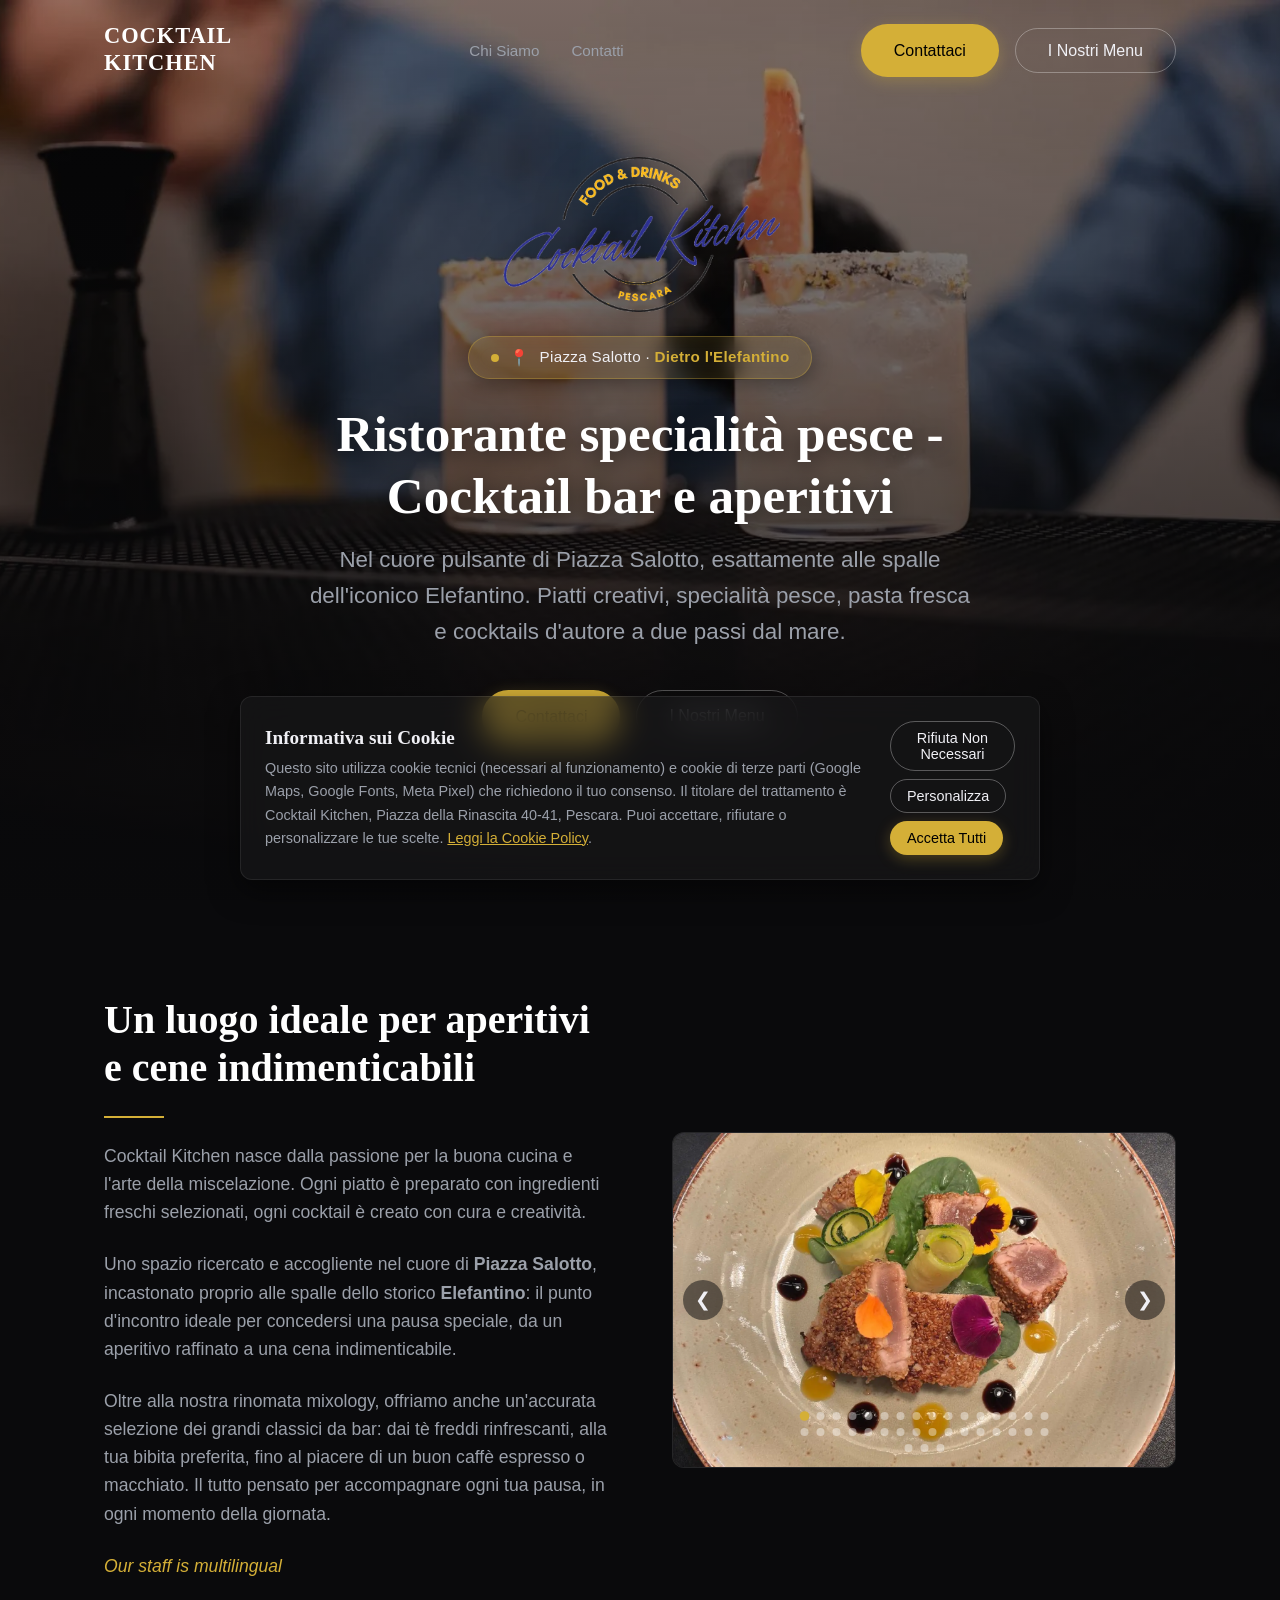
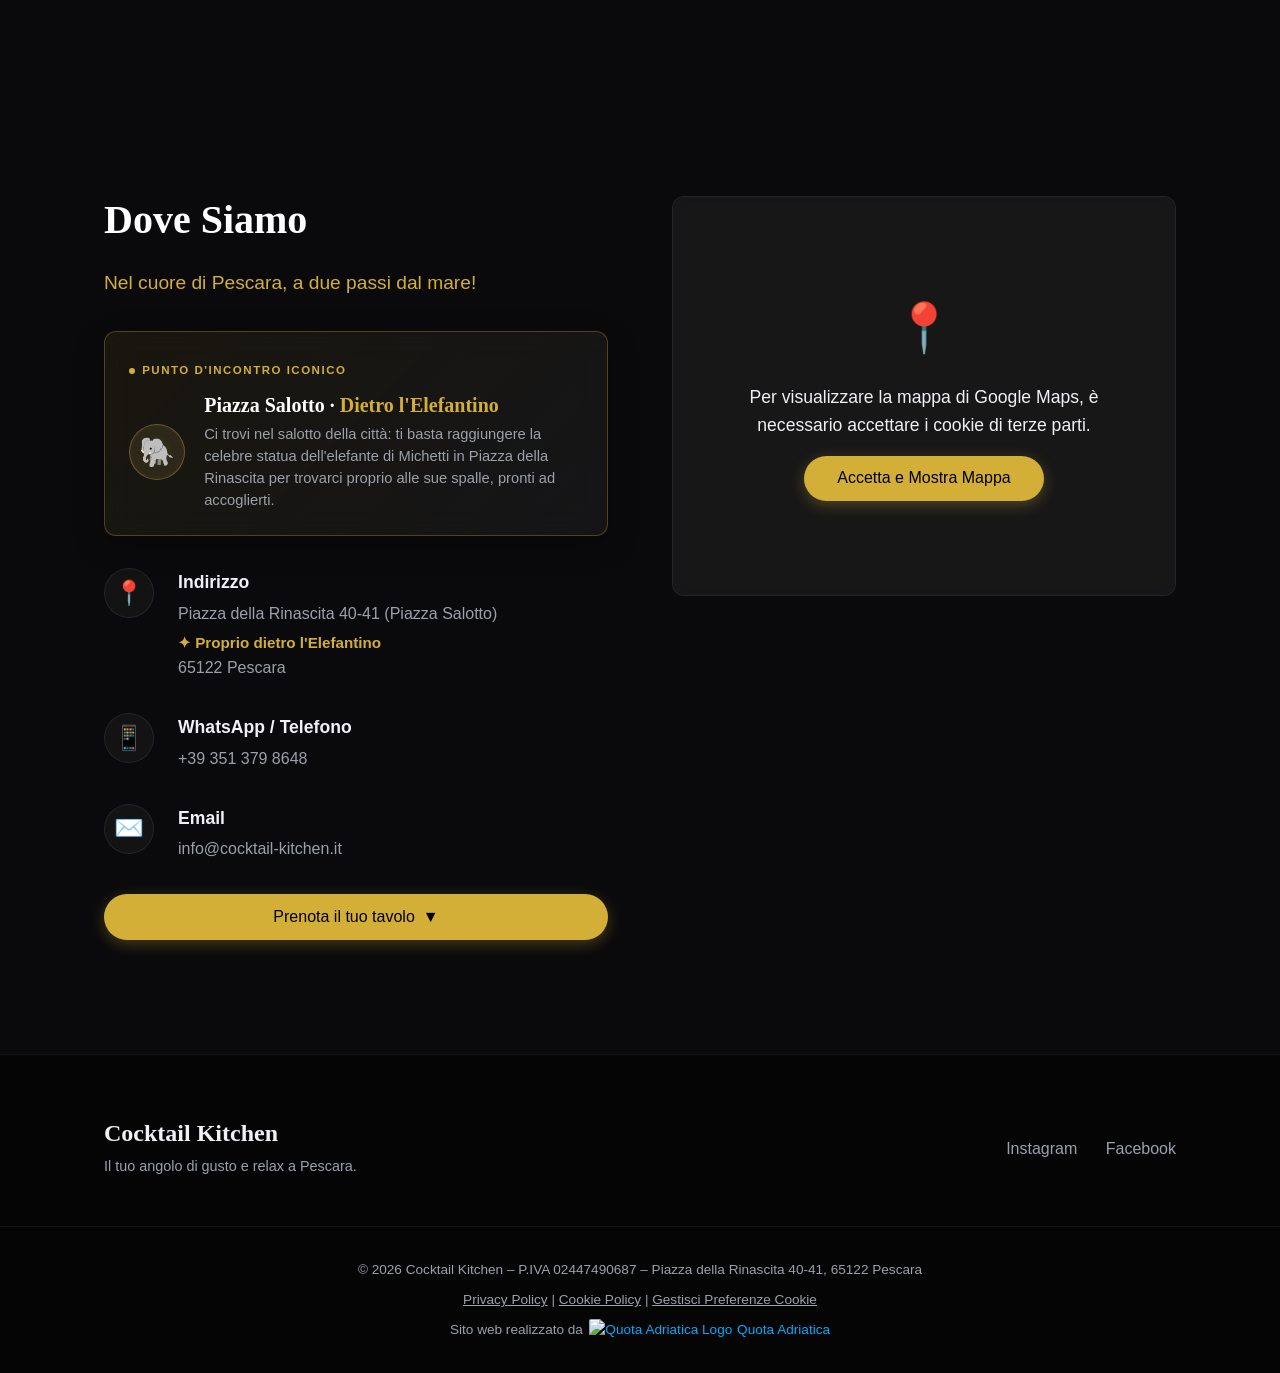
==== commit 1348cac7: "Aggiornamento menu e galleria: rimossi menu fisso, aperitivi e cocktails/drinks; aggiornate foto car" ====
--- a/index.html
+++ b/index.html
@@ -93,7 +93,9 @@
               <img src="assets/images/carosello/carbonara-di-mare.webp" alt="Pasta alla carbonara di mare con guanciale croccante" loading="lazy">
               <img src="assets/images/carosello/tagliata-di-manzo.webp" alt="Tagliata di manzo con rucola, pomodorini e scaglie di grana" loading="lazy">
               <img src="assets/images/carosello/carpaccio-di-salmone.webp" alt="Carpaccio e rose di salmone fresco con lime" loading="lazy">
-              <img src="assets/images/carosello/sala-interna-ristorante.webp" alt="Sala interna elegante di Cocktail Kitchen">
+              <img src="assets/images/carosello/dehor-esterno-riscaldato.jpg" alt="Dehor esterno accogliente con tavoli e fungo riscaldante" loading="lazy">
+              <img src="assets/images/carosello/sala-interna-lampadari.jpg" alt="Sala interna elegante con lampadari di cristallo e tavoli apparecchiati" loading="lazy">
+              <img src="assets/images/carosello/sala-interna-tavolo-rotondo.jpg" alt="Tavolo rotondo apparecchiato in sala con calici e atmosfera raffinata" loading="lazy">
               <img src="assets/images/carosello/dehor-esterno-tavoli.webp" alt="Dehor esterno accogliente a Pescara">
               <img src="assets/images/carosello/cocktail-bar-bitters.webp" alt="Cocktail bar e dettagli mixology">
               <img src="assets/images/carosello/tagliere-degustazione.webp" alt="Tagliere degustazione aperitivo">
@@ -321,34 +323,15 @@
           </div>
         </div>
         <div class="menu-accordion-item">
-          <button class="btn-secondary full-width menu-accordion-btn">Menu Fisso <span class="toggle-icon">▼</span></button>
-          <div class="menu-accordion-content">
-            <img src="assets/images/menu-fisso.webp" alt="Menu Fisso" class="menu-preview-img" loading="lazy">
-          </div>
-        </div>
-        <div class="menu-accordion-item">
           <button class="btn-secondary full-width menu-accordion-btn">Menù Happy Hour <span class="toggle-icon">▼</span></button>
           <div class="menu-accordion-content">
             <img src="assets/images/menu-happy-hour.webp" alt="Menù Happy Hour Surf &amp; Turf" class="menu-preview-img" loading="lazy">
-          </div>
-        </div>
-        <div class="menu-accordion-item">
-          <button class="btn-secondary full-width menu-accordion-btn">Menù Aperitivi <span class="toggle-icon">▼</span></button>
-          <div class="menu-accordion-content">
-            <img src="assets/images/locandina-aperitivi.webp" alt="Menù Aperitivi" class="menu-preview-img" loading="lazy">
           </div>
         </div>
         <div class="menu-accordion-item">
           <button class="btn-secondary full-width menu-accordion-btn">Lista Cocktails <span class="toggle-icon">▼</span></button>
           <div class="menu-accordion-content">
             <img src="assets/images/lista-cocktails.webp" alt="Lista Cocktails e Analcolici Zero Proof" class="menu-preview-img" loading="lazy">
-          </div>
-        </div>
-        <div class="menu-accordion-item">
-          <button class="btn-secondary full-width menu-accordion-btn">Menù Cocktails and Drinks <span class="toggle-icon">▼</span></button>
-          <div class="menu-accordion-content">
-            <img src="assets/images/menu-cocktails-1.webp" alt="Menù Cocktails and Drinks - Bollicine e Happy Hour" class="menu-preview-img" loading="lazy">
-            <img src="assets/images/menu-cocktails-2.webp" alt="Menù Cocktails and Drinks - Cocktails e Vini" class="menu-preview-img" loading="lazy">
           </div>
         </div>
         <div class="menu-accordion-item">
